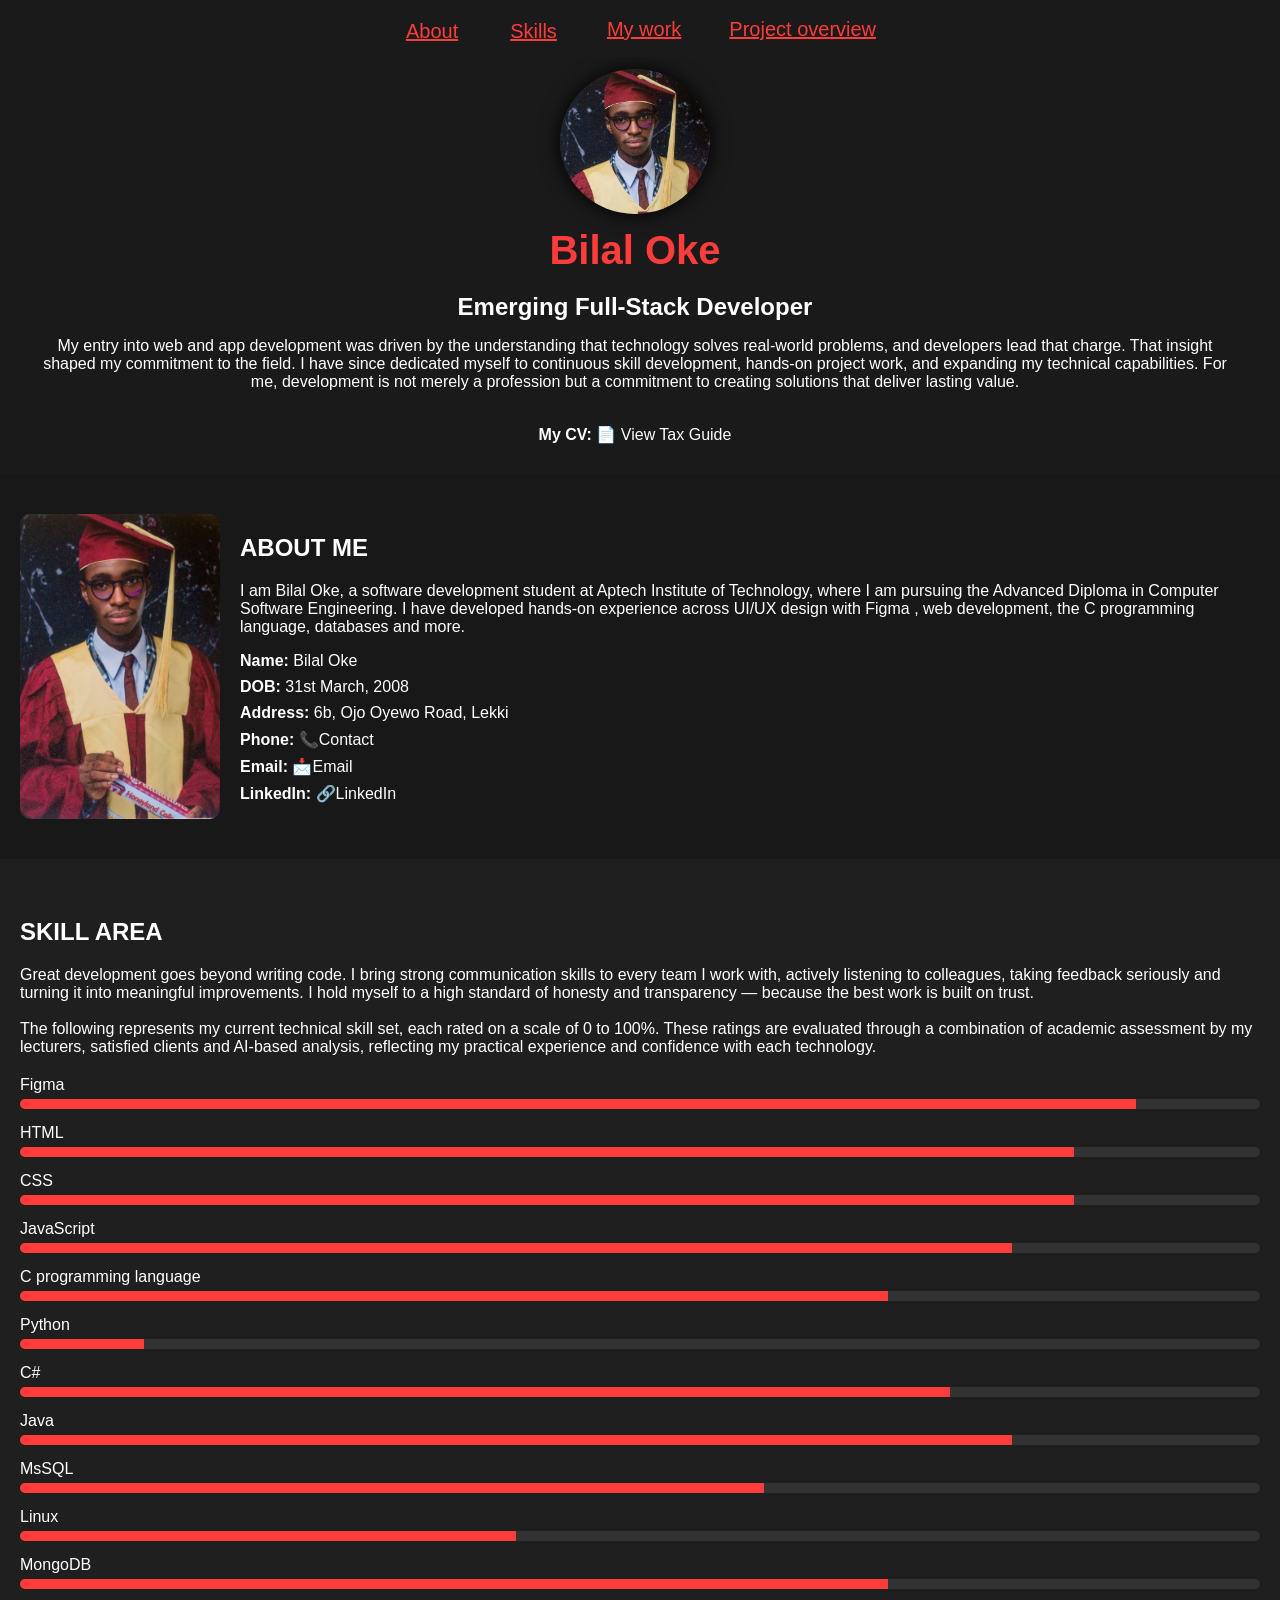
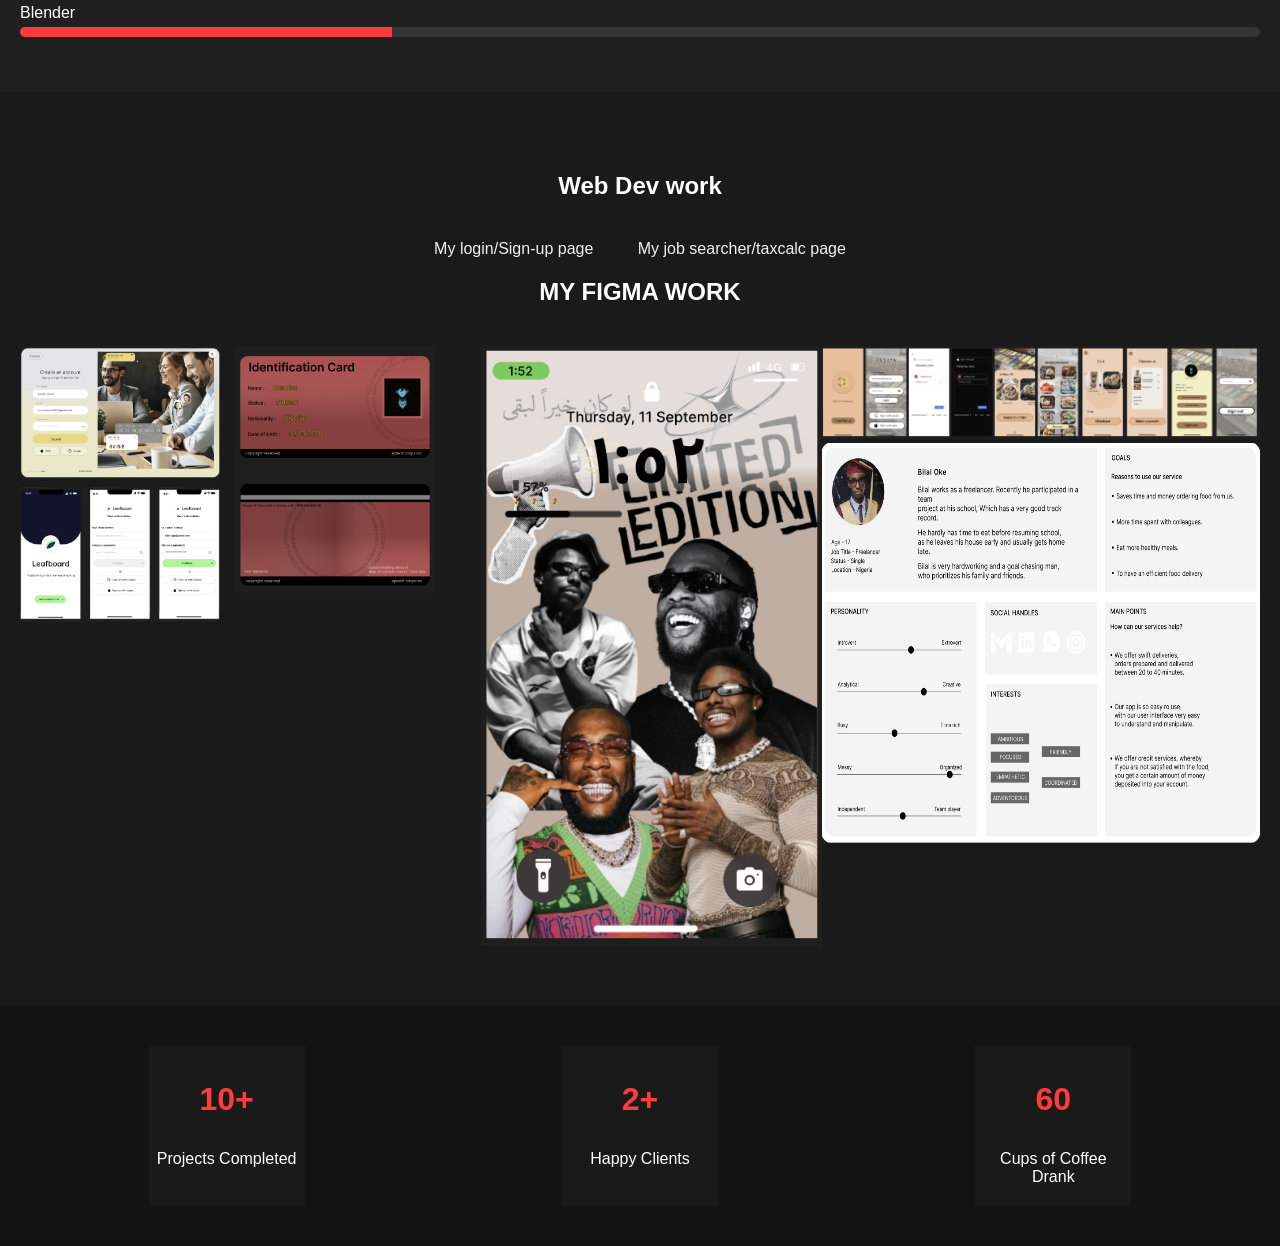
==== index.html @ 8ef48458 "Update index.html" ====
<!DOCTYPE html>
<html>
<head>
  <meta charset="UTF-8" />
  <meta name="viewport" content="width=device-width, initial-scale=1.0" />
  <title>My portfolio</title>
  <link  href="css/portfolio.css" rel="stylesheet" />
</head>
<body>
    <div class="whole">
      <div class="tippytop">
        <div class="aboutbut" onclick= "location.href='#about'">About</div>
        <div class="skillsbut" onclick= "location.href='#skills'">Skills</div>
        <div class="mywork" onclick= "location.href='#mywork'">My work</div>
        <div class="projectover" onclick = "location.href='#proj'">Project overview</div>
      </div>
  <header class="top">
    
    <div class="top-content">
      <img class="top-img" src="image/profile1.jpeg"  />
      <h1 class="name">Bilal Oke</h1>
      <h2>Emerging Full-Stack Developer</h2>
      <p>My entry into web and app development was driven by the understanding that technology solves real-world problems,
        and developers lead that charge. That insight shaped my commitment to the field. I have since dedicated myself to
        continuous skill development, hands-on project work, and expanding my technical capabilities. For me, development
        is not merely a profession but a commitment to creating solutions that deliver lasting value.</p><br>
      <Strong>My CV: </Strong><a href="documents/MyCV.pdf" target="_blank" class="pdf-link">📄 View Tax Guide</a>
    </div>
  </header>

  <section id="about" class="about">
    <img class="about-img" src="image/profile2.jpeg"/>
    <div class="about-body">
      <h2>ABOUT ME</h2>
      <p>I am Bilal Oke, a software development student at Aptech Institute of Technology, where I am pursuing the
        Advanced Diploma in Computer Software Engineering. I have developed hands-on experience across UI/UX design with Figma
        , web development, the C programming language, databases and more.</p>
      <ul>
        <li><strong>Name:</strong> Bilal Oke</li>
        <li><strong>DOB:</strong> 31st March, 2008</li>
        <li><strong>Address:</strong> 6b, Ojo Oyewo Road, Lekki</li>
        <li><strong>Phone:</strong> <a href="tel:+2349073433669">📞Contact</a></li>
        <li><strong>Email:</strong> <a href="mailto:oke.student123@gmail.com">📩Email</a></li>
        <li><strong>LinkedIn:</strong> <a href="https://www.linkedin.com/in/bilal-oke-134a043a0/">🔗LinkedIn</a></li>
      </ul>
    </div>
  </section>

  <section id="skills" class="skills">
    <h2>SKILL AREA</h2>
    <p>Great development goes beyond writing code. I bring strong communication skills to every team I work with,
      actively listening to colleagues, taking feedback seriously and turning it into meaningful improvements.
      I hold myself to a high standard of honesty and transparency — because the best work is built on trust.<br><br>
    The following represents my current technical skill set, each rated on a scale of 0 to 100%. These ratings are
      evaluated through a combination of academic assessment by my lecturers, satisfied clients and AI-based analysis,
      reflecting my practical experience and confidence with each technology.</p>
    <div class="skill-bars">
      <div class="skill"><span>Figma</span><div class="bar"><div style="width: 90%;"></div></div></div>
      <div class="skill"><span>HTML</span><div class="bar"><div style="width: 85%;"></div></div></div>
      <div class="skill"><span>CSS</span><div class="bar"><div style="width: 85%;"></div></div></div>
      <div class="skill"><span>JavaScript</span><div class="bar"><div style="width: 80%;"></div></div></div>
      <div class="skill"><span>C programming language</span><div class="bar"><div style="width: 70%;"></div></div></div>
      <div class="skill"><span>Python</span><div class="bar"><div style="width: 10%;"></div></div></div>
      <div class="skill"><span>C#</span><div class="bar"><div style="width: 75%;"></div></div></div>
      <div class="skill"><span>Java</span><div class="bar"><div style="width: 80%;"></div></div></div>
      <div class="skill"><span>MsSQL</span><div class="bar"><div style="width: 60%;"></div></div></div>
      <div class="skill"><span>Linux</span><div class="bar"><div style="width: 40%;"></div></div></div>
      <div class="skill"><span>MongoDB</span><div class="bar"><div style="width: 70%;"></div></div></div>
      <div class="skill"><span>Blender</span><div class="bar"><div style="width: 30%;"></div></div></div>
    </div>
  </section>


  <section id="mywork" class="myfigma">
    <div class="cont">
      <h2>Web Dev work</h2>
        <a style="margin-right: 20px;" href="login.html">My login/Sign-up page</a>
        <a style="margin-left: 20px;" href="Jobsearch.html">My job searcher/taxcalc page</a>
      </div>
    <h2>MY FIGMA WORK</h2>
    <div class="all">
    <div class="first"> <img src="image/proj1.png">
    <img style="margin-top:5px;" src="image/proj2.png"></div>

    <div class="second"><img src="image/proj3.png"></div>

    <div class="third"></div><img src="image/proj4.png"><div>

    <div class="fourth"><img src="image/proj5.png">
        <img style="height:400px;" src="image/proj6.png"><div>
</div>
      
  </section>

  <section id="proj" class="status">
    <div class="stats"><h3>10+</h3><p>Projects Completed</p></div>
    <div class="stats"><h3>2+</h3><p>Happy Clients</p></div>
    <div class="stats"><h3>60</h3><p>Cups of Coffee Drank</p></div>
  </section>
</div>

</body>
</html>
---- css/portfolio.css ----
body {
  overflow-x: hidden;
  font-family: 'Segoe UI', sans-serif;
  color: #fff;
  background-color: #121212;
  align-items: center;
  justify-content: center;
  margin: 0;
  padding: 0;
}
.whole {
  background-color: #121212;
  margin: 0;
  padding: 0;
  width: 100%;
  box-sizing: border-box;
}

.tippytop{
  padding-top:14px ;
  padding-bottom:8px ;
  display:flex;
  background-color: #1a1a1a;
  margin: auto;
  text-align: center;
  justify-content: center;
  position: sticky;
  top:0;
  z-index: 1000;
}
.aboutbut{
  font-size:20px;
  padding:6px;
  text-decoration: underline;
  color:#ff3c3c;
}
.aboutbut:hover{
  cursor: grab;
  box-shadow: 0 0 20px rgba(0, 0, 0, 0.1);
}
.skillsbut{
  font-size:20px;
  padding:6px;
  text-decoration: underline;
  margin-left:40px;
  color:#ff3c3c;
}
.skillsbut:hover{
  cursor: grab;
  box-shadow: 0 0 20px rgba(0, 0, 0, 0.1);
}
.mywork{
  font-size:20px;
  padding:4px;
  margin-left:40px;
  text-decoration: underline;
  color:#ff3c3c;
}
.mywork:hover{
  cursor: grab;
  box-shadow: 0 0 20px rgba(0, 0, 0, 0.1);
}
.projectover{
  font-size:20px;
  padding:4px;
  text-decoration: underline;
  margin-left:40px;
  color:#ff3c3c;
}
.projectover:hover{
  cursor: grab;
  box-shadow: 0 0 20px rgba(0, 0, 0, 0.1);
}
.cont{
  text-align: center;
  justify-content: center;
}
.cont a {
  text-decoration: none;
  color: #f0f0f0;
  font-weight: 500;
  transition: color 0.3s ease;
}

.cont a:hover {
  color: #ffd700;
}

a {
  text-decoration: none;
  color: inherit;
}

.top {
  background-color: #1a1a1a;
  text-align: center;
  padding: 12px 40px 30px 30px;
}

.top-img {
  width: 150px;
  border-radius: 50%;
  box-shadow: 0 0 20px black ;
}

.name {
  font-size: 40px;
  margin: 10px 0;
  color: #ff3c3c;
}

.top h2 {
  font-size: 24px;
  margin-bottom: 10px;
}

.about {
  display: flex;
  flex-wrap: wrap;
  padding: 40px 20px;
  background-color: #181818;
}

.about-img {
  width: 200px;
  border-radius: 10px;
  margin-right: 20px;
}

.about-body {
  flex: 1;
}

.about-body ul {
  list-style: none;
  padding: 0;
}

.about-body li {
  margin: 8px 0;
}

.skills {
  padding: 40px 20px;
  background-color: #1f1f1f;
}

.skill-bars {
  margin-top: 20px;
}

.skill {
  margin-bottom: 15px;
}

.skill span {
  display: block;
  margin-bottom: 5px;
}

.myfigma{
  background-color: #1a1a1a;
  text-align: center;
  padding: 60px 20px;

}

.myfigma h2{
    margin-bottom:40px;
}

.all{
    display:flex;
    width:100%;
    height:600px;
    margin:auto;
}

.first{
     width:20%;
     margin-right:15px;
}

.first img{
    width:200px;
}

.second {
    width:17%;
    margin-right:0;
}

.second img{
   width:200px;
}

.third {
    width: 20%;
}

.third img{
    width:100px;
}

.fourth{
  width:100%;
}

.fourth img{
    width:100%;
}

.bar {
  background-color: #333;
  height: 10px;
  border-radius: 5px;
  overflow: hidden;
}

.bar div {
  height: 100%;
  background-color: #ff3c3c;
}

.status {
 display: flex;
  justify-content: space-around;
  padding: 40px 20px;
  background-color: #141414;
  text-align: center;
}
.stats{
  background-color:#1a1a1a;
  width:150px;
  height:150px;
  padding: 3px 3px 7px 3px;
}
.stats:hover{
  transform: translateY(-4px);
  box-shadow: 0 2px 4px 2px rgb(170, 167, 167);
}
.stats h3 {
 font-size: 32px;
  color: #ff3c3c;
}

.stats p {
  margin-top: 5px;
}


@media (max-width: 720px){
  body{overflow-x: hidden;}
   .about-img {
  width: 200px;
  border-radius: 10px;
  margin-right: 20px;
  height:300px;
}
  .all {
    flex-direction: column;
    height: auto;
    align-items: center;
  }

  .first,
  .second,
  .third,
  .fourth {
    width: 100%;
    margin-right: 0;
    margin-bottom: 20px;
    text-align: center;
  }

  .first img,
  .second img {
    width: 100%;
    max-width: 300px;
  }

  .third img,
  .fourth img {
    width: 100%;
    max-width: 100%;
  }
  .tippytop {
    position: sticky;
    top: 0;
    z-index: 1000;
  }
  .aboutbut{
  font-size:15px;
  padding:6px;
  text-decoration: underline;
  color:#ff3c3c;
  white-space: nowrap;
}
.skillsbut{
  font-size:15px;
  padding:6px;
  text-decoration: underline;
  color:#ff3c3c;
  white-space: nowrap;
   margin-left:20px;
}
.mywork{
  font-size:15px;
  padding:6px;
  text-decoration: underline;
  color:#ff3c3c;
  white-space: nowrap;
  margin-left:20px;
}
.projectover{
  font-size:15px;
  padding:6px;
  text-decoration: underline;
  color:#ff3c3c;
  white-space: nowrap;
  margin-left:20px;
}

}

  @media (max-width: 480px) {
    body{overflow-x: hidden;}
  .about {
    flex-direction: column;
    align-items: center;
    text-align: center;
  }
    .tippytop {
    position: sticky;
    top: 0;
    z-index: 1000;
  }
 
  .about-img {
    width: 160px;
    height: auto;
  }
 
  .about-body {
    text-align: left;
  }
 
  .all {
    flex-direction: column;
    align-items: center;
  }
 
  .first, .second, .third, .fourth {
    width: 100%;
    max-width: 340px;
  }
 
  .first img, .second img, .third img {
    max-width: 100%;
  }
 
  .cont a {
    display: block;
    margin: 6px 0;
  }
}
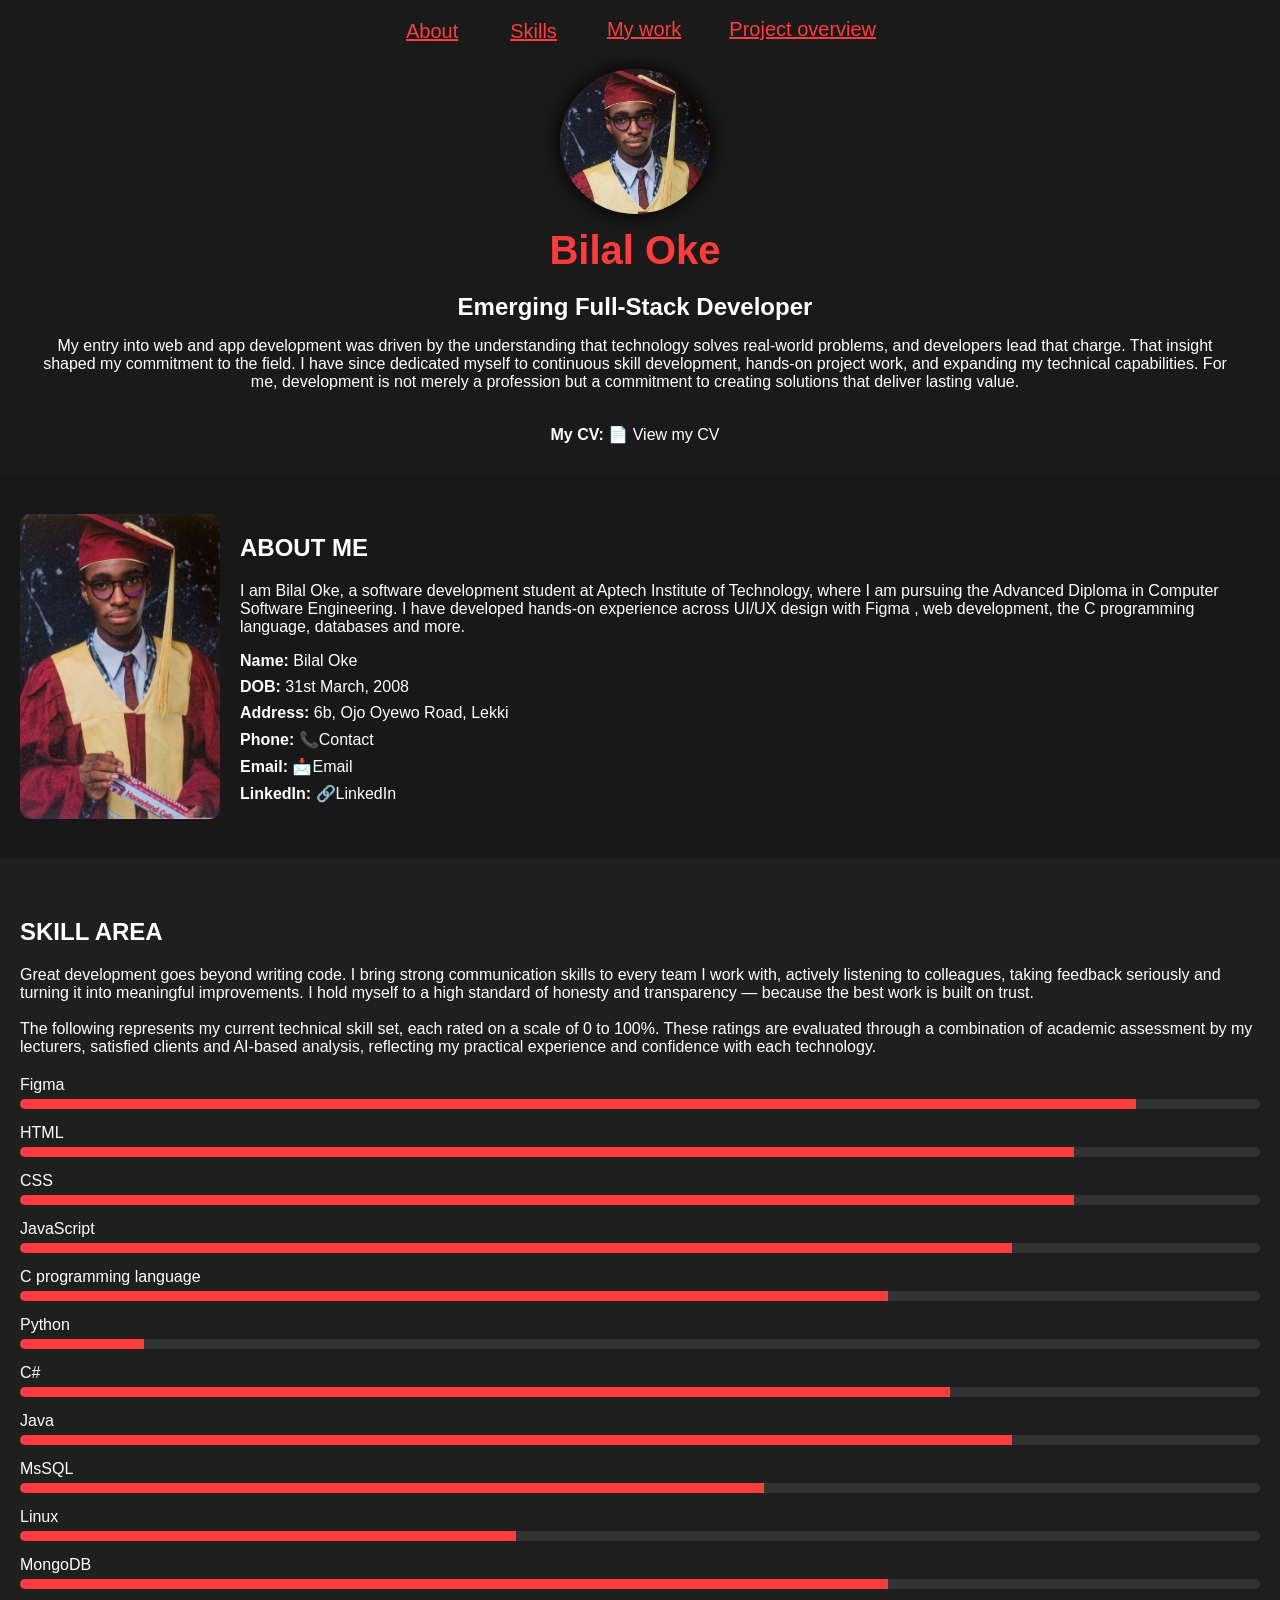
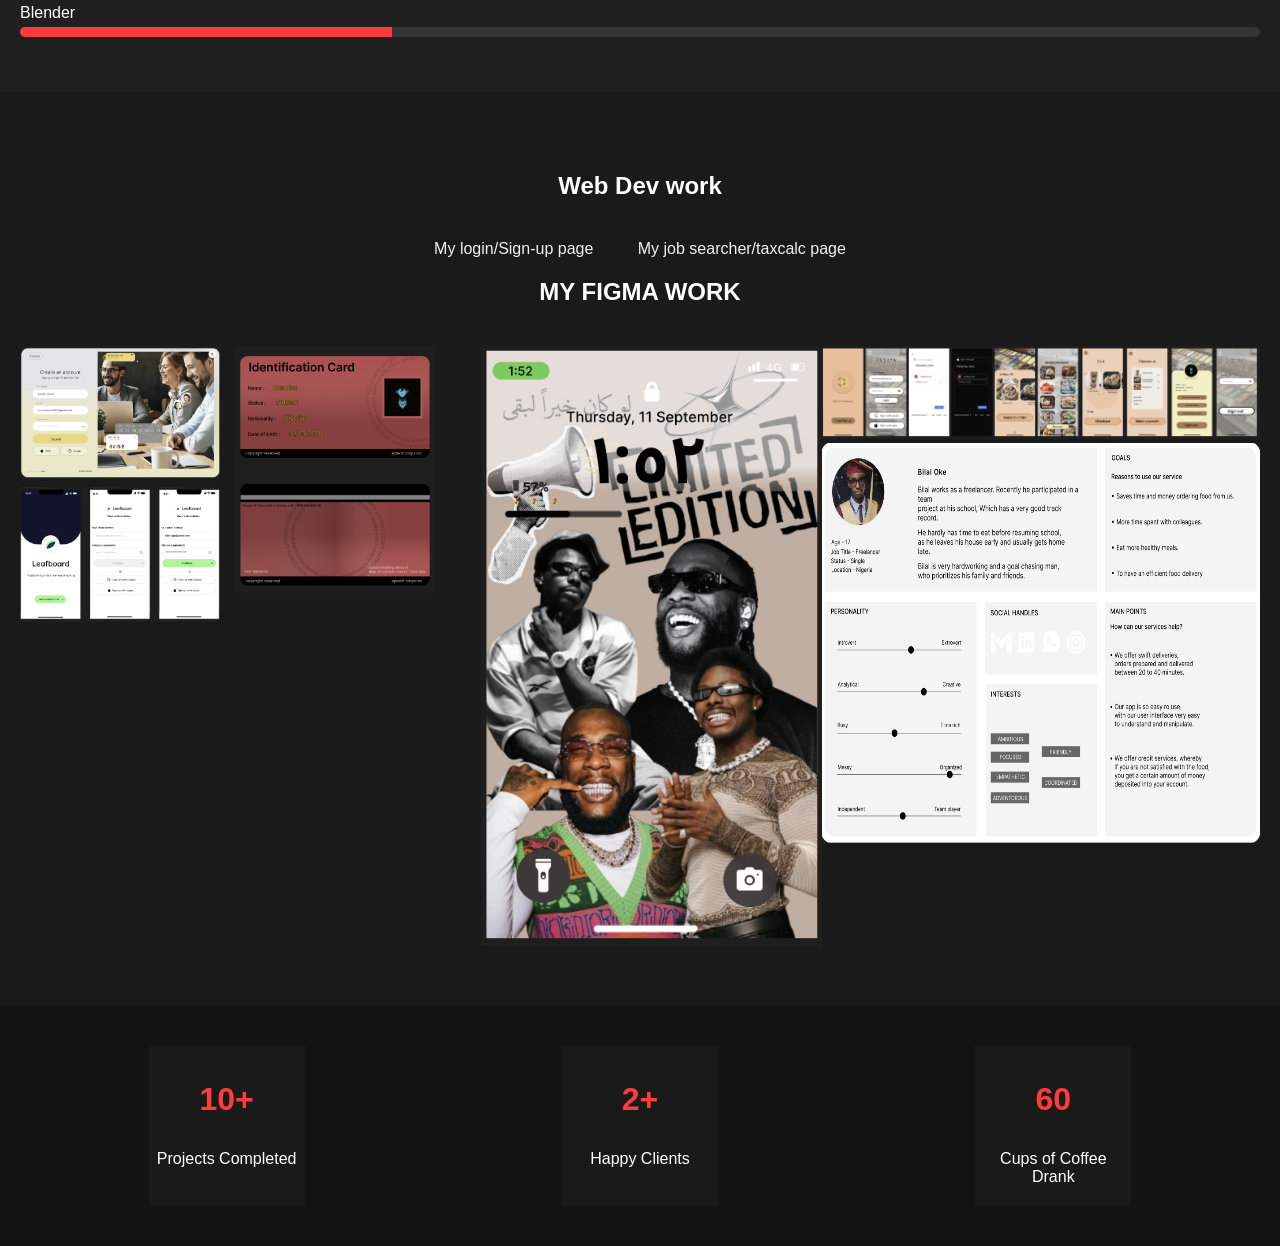
==== commit fef430b7: "Update CV link text in index.html" ====
--- a/index.html
+++ b/index.html
@@ -24,7 +24,7 @@
         and developers lead that charge. That insight shaped my commitment to the field. I have since dedicated myself to
         continuous skill development, hands-on project work, and expanding my technical capabilities. For me, development
         is not merely a profession but a commitment to creating solutions that deliver lasting value.</p><br>
-      <Strong>My CV: </Strong><a href="documents/MyCV.pdf" target="_blank" class="pdf-link">📄 View Tax Guide</a>
+      <Strong>My CV: </Strong><a href="documents/MyCV.pdf" target="_blank">📄 View my CV</a>
     </div>
   </header>
 
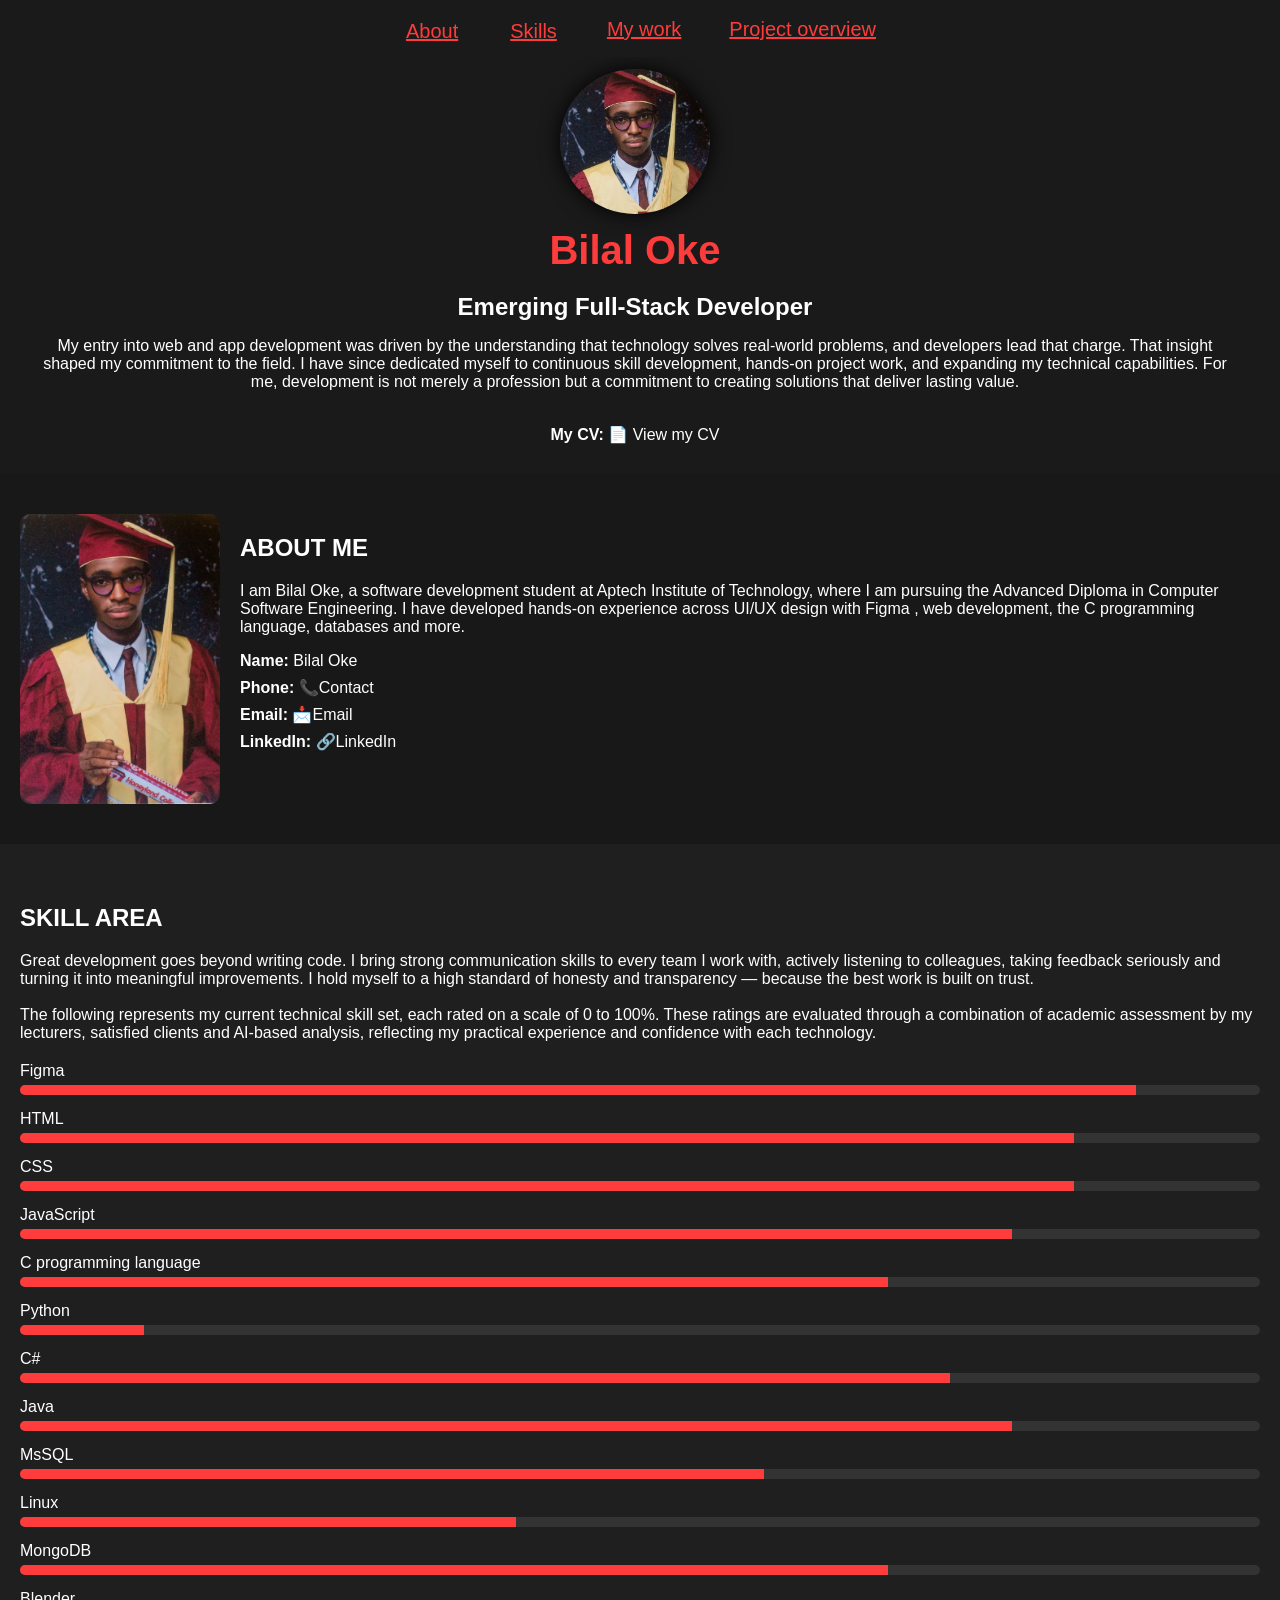
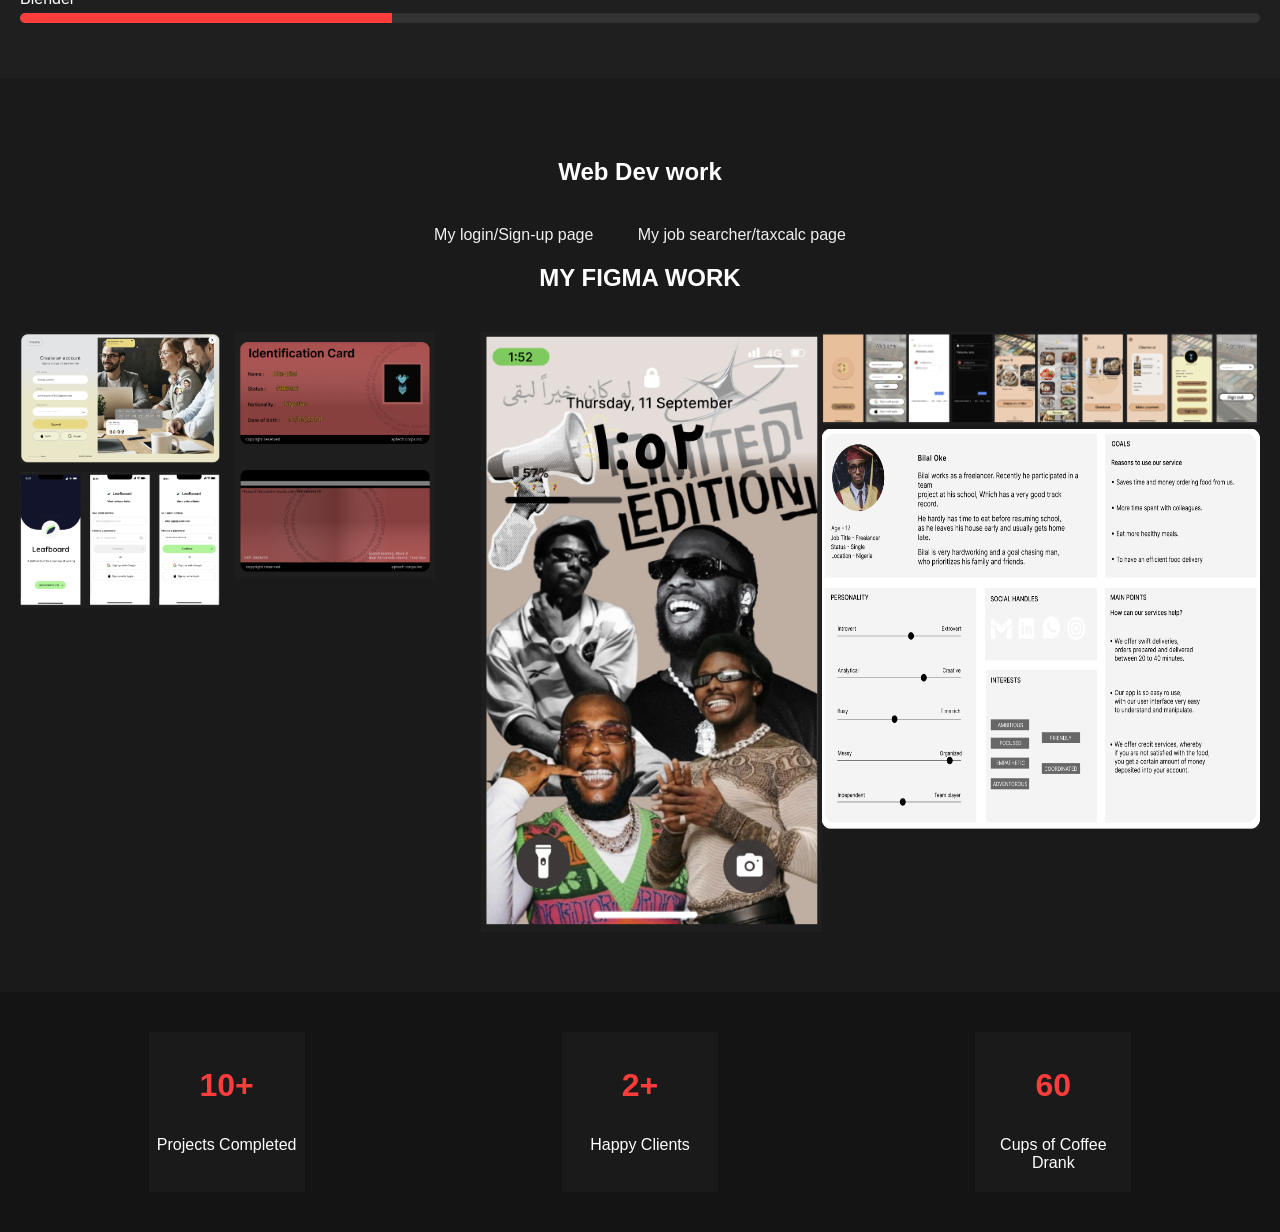
==== commit 2f51d5db: "Update index.html" ====
--- a/index.html
+++ b/index.html
@@ -37,8 +37,6 @@
         , web development, the C programming language, databases and more.</p>
       <ul>
         <li><strong>Name:</strong> Bilal Oke</li>
-        <li><strong>DOB:</strong> 31st March, 2008</li>
-        <li><strong>Address:</strong> 6b, Ojo Oyewo Road, Lekki</li>
         <li><strong>Phone:</strong> <a href="tel:+2349073433669">📞Contact</a></li>
         <li><strong>Email:</strong> <a href="mailto:oke.student123@gmail.com">📩Email</a></li>
         <li><strong>LinkedIn:</strong> <a href="https://www.linkedin.com/in/bilal-oke-134a043a0/">🔗LinkedIn</a></li>
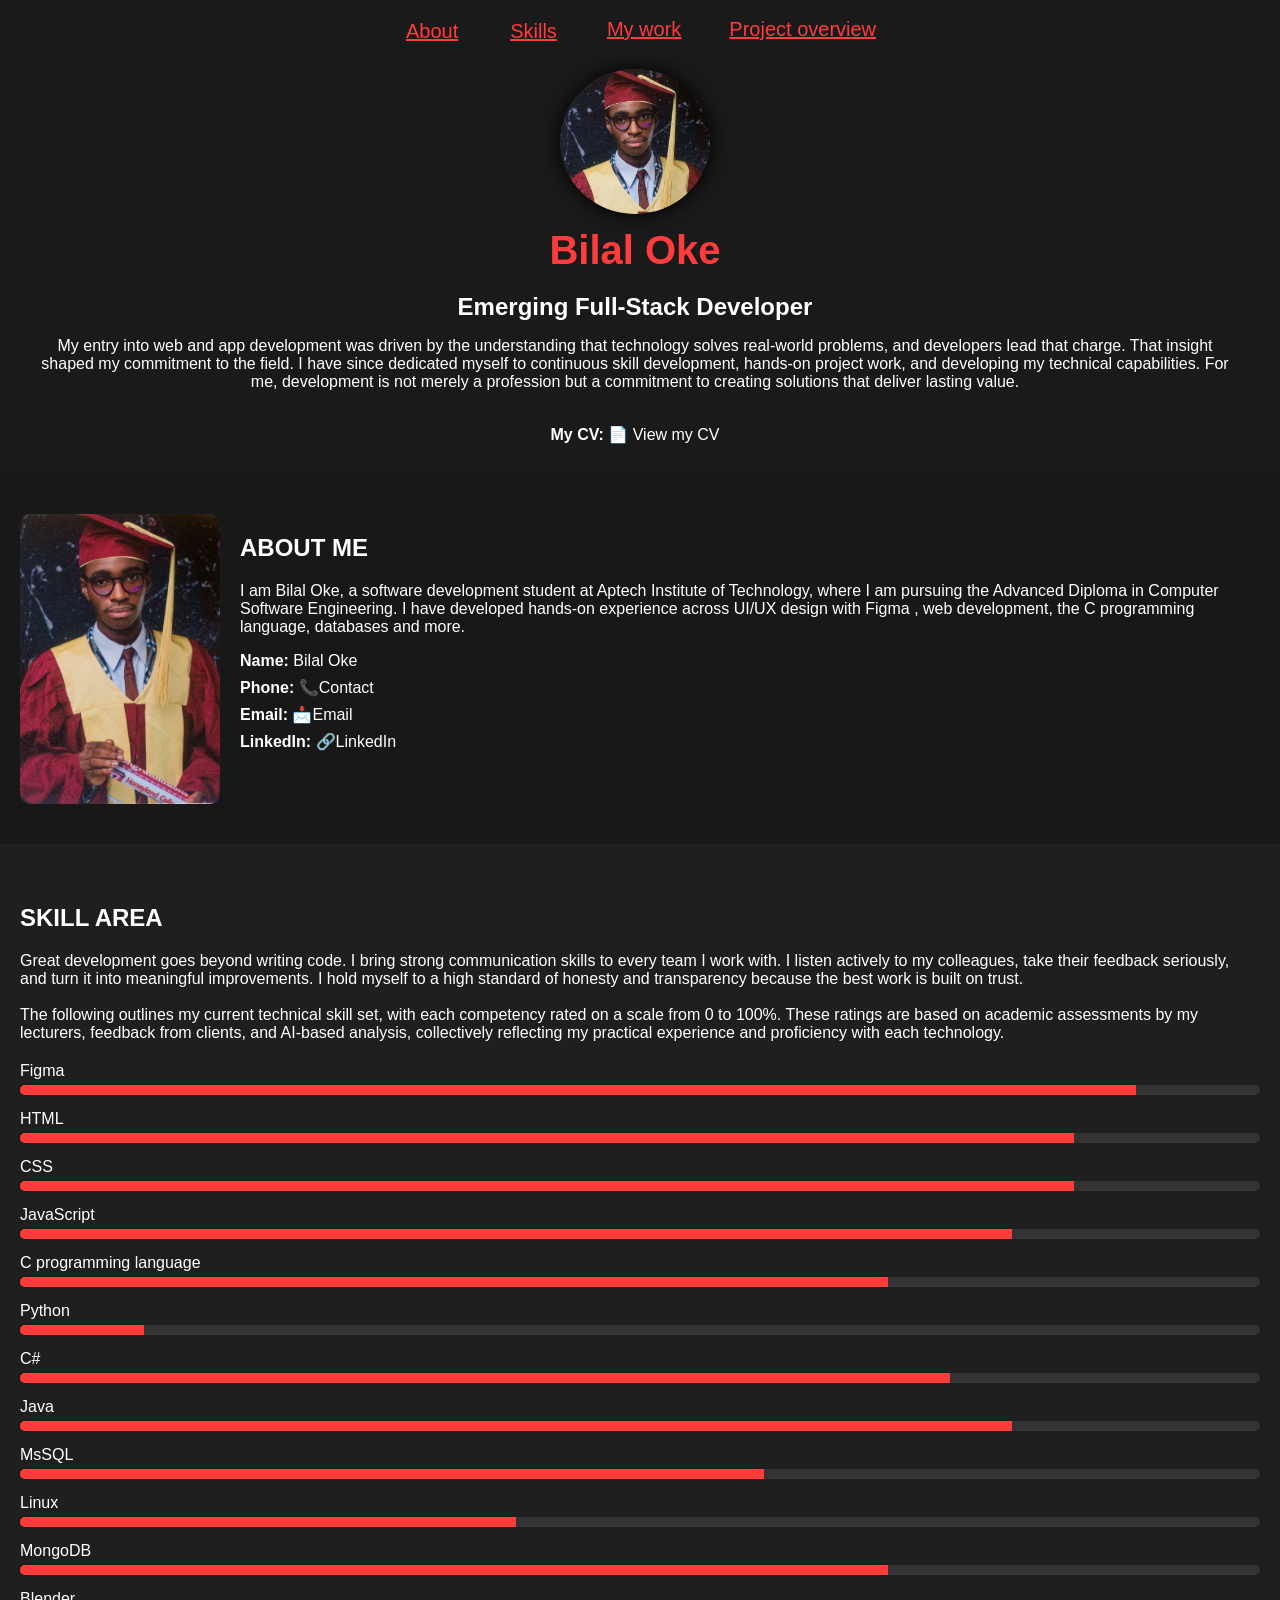
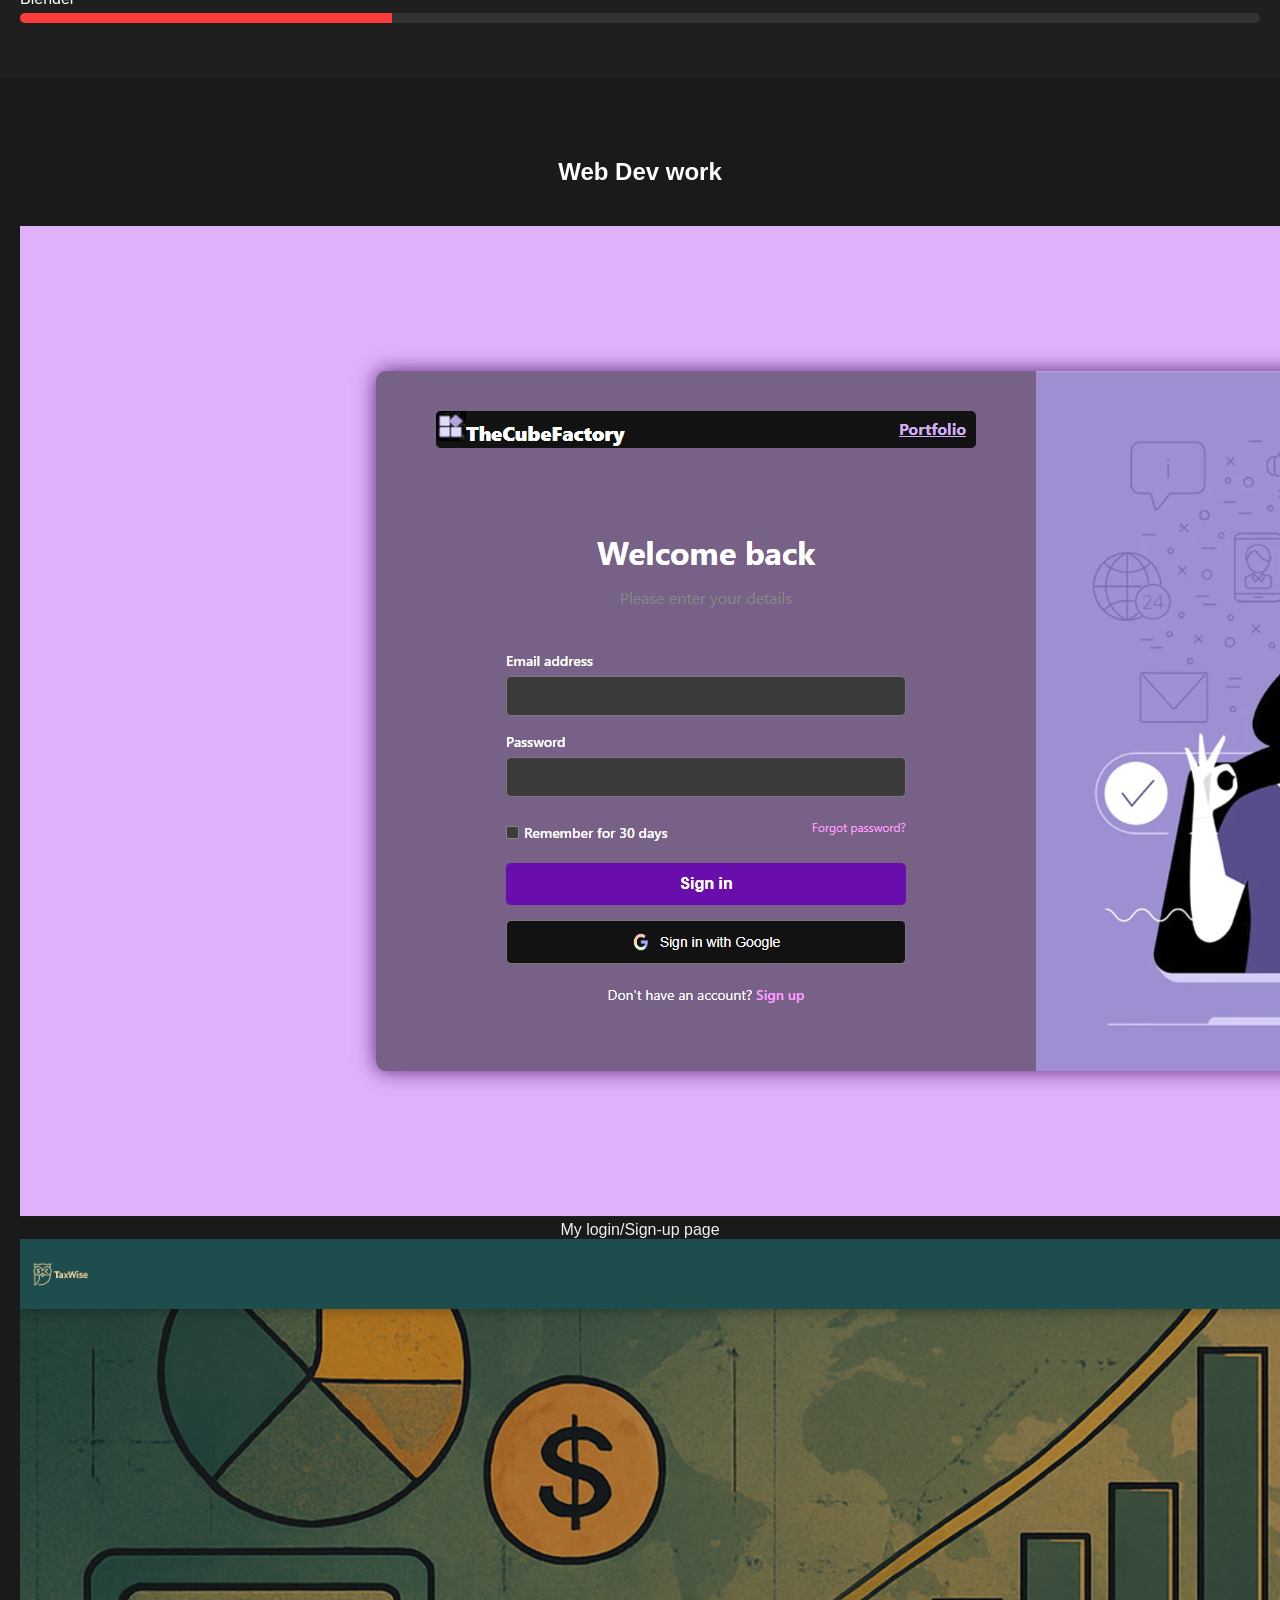
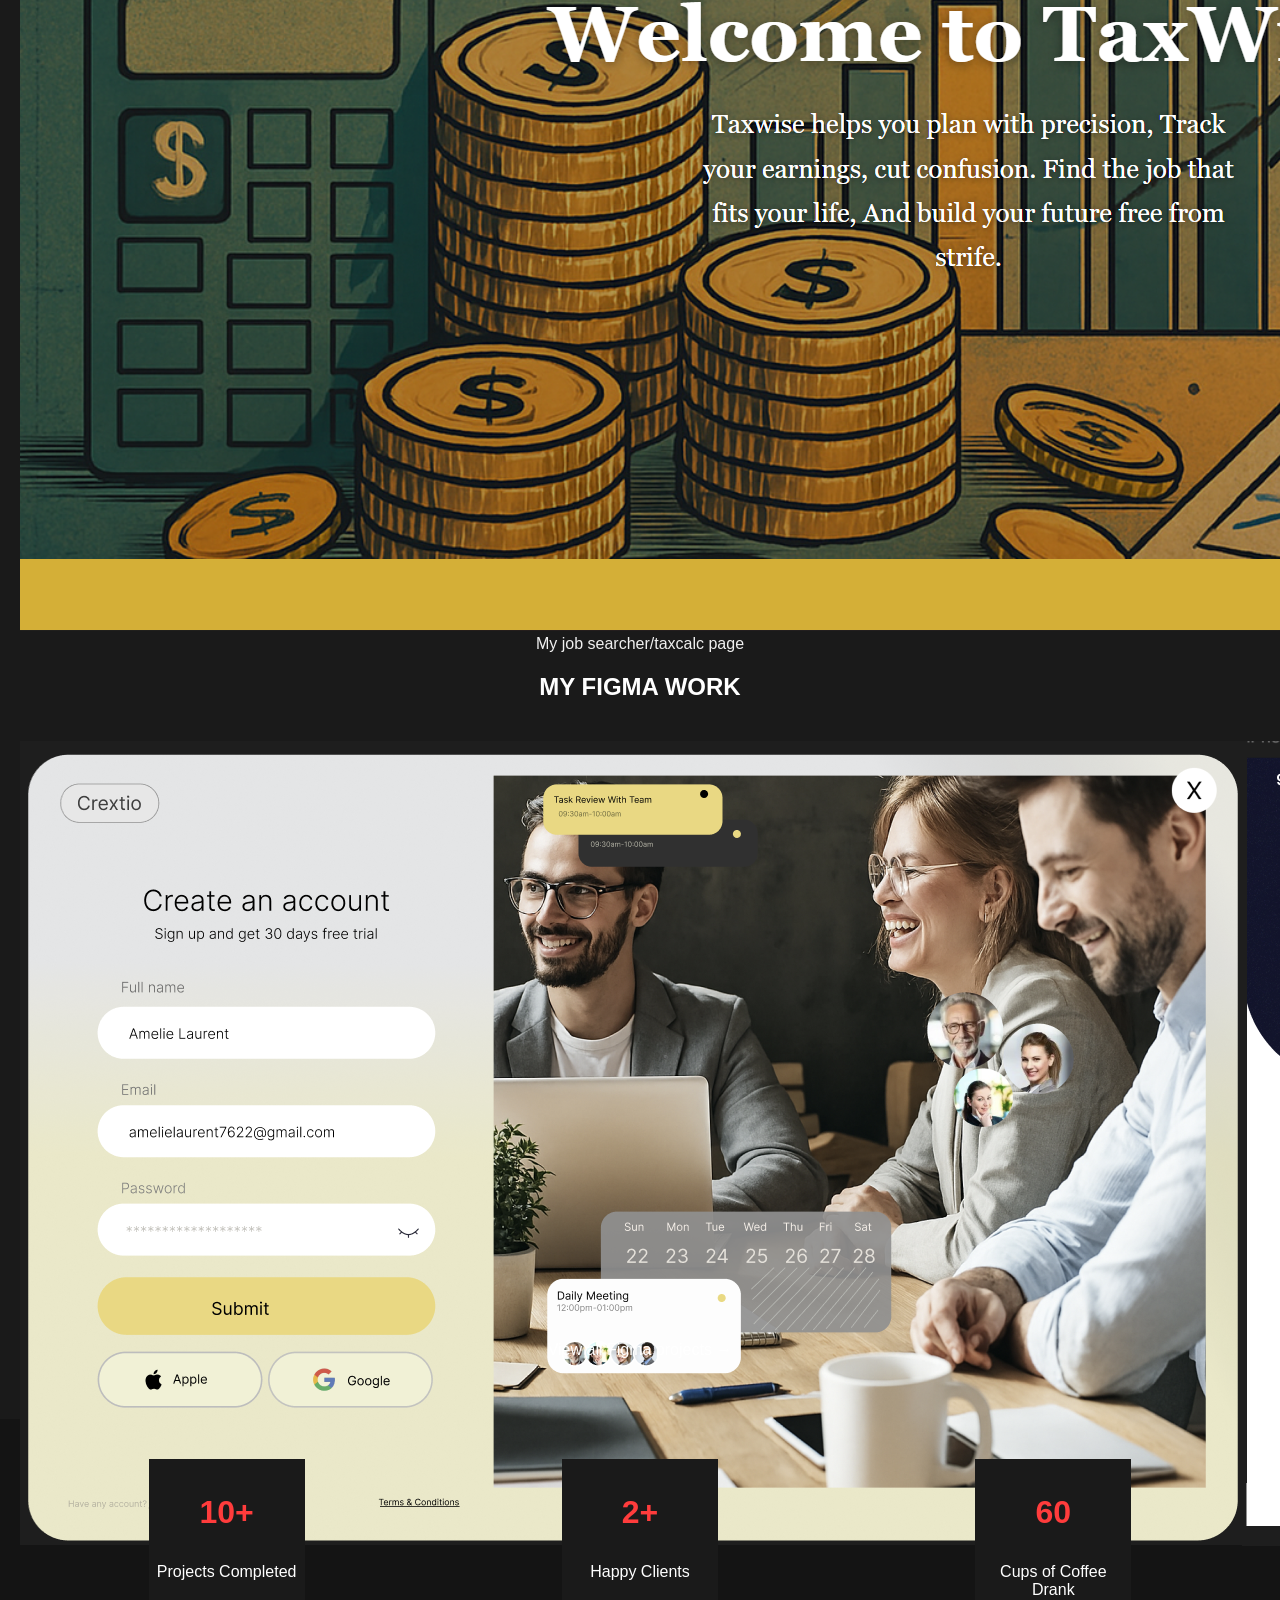
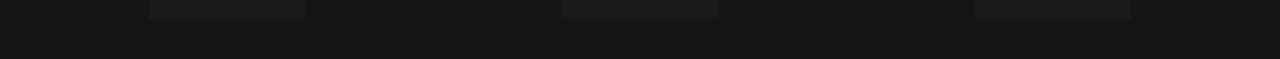
==== commit abe35103: "Enhance content clarity and structure in index.html Refactor text for clarity and improve layout for" ====
--- a/index.html
+++ b/index.html
@@ -22,7 +22,7 @@
       <h2>Emerging Full-Stack Developer</h2>
       <p>My entry into web and app development was driven by the understanding that technology solves real-world problems,
         and developers lead that charge. That insight shaped my commitment to the field. I have since dedicated myself to
-        continuous skill development, hands-on project work, and expanding my technical capabilities. For me, development
+        continuous skill development, hands-on project work, and developing my technical capabilities. For me, development
         is not merely a profession but a commitment to creating solutions that deliver lasting value.</p><br>
       <Strong>My CV: </Strong><a href="documents/MyCV.pdf" target="_blank">📄 View my CV</a>
     </div>
@@ -46,12 +46,12 @@
 
   <section id="skills" class="skills">
     <h2>SKILL AREA</h2>
-    <p>Great development goes beyond writing code. I bring strong communication skills to every team I work with,
-      actively listening to colleagues, taking feedback seriously and turning it into meaningful improvements.
-      I hold myself to a high standard of honesty and transparency — because the best work is built on trust.<br><br>
-    The following represents my current technical skill set, each rated on a scale of 0 to 100%. These ratings are
-      evaluated through a combination of academic assessment by my lecturers, satisfied clients and AI-based analysis,
-      reflecting my practical experience and confidence with each technology.</p>
+    <p>Great development goes beyond writing code. I bring strong communication skills to every team I work with.
+      I listen actively to my colleagues, take their feedback seriously, and turn it into meaningful improvements.
+      I hold myself to a high standard of honesty and transparency because the best work is built on trust.<br><br>
+    The following outlines my current technical skill set, with each competency rated on a scale from 0 to 100%.
+      These ratings are based on academic assessments by my lecturers, feedback from clients, and AI-based analysis,
+      collectively reflecting my practical experience and proficiency with each technology.</p>
     <div class="skill-bars">
       <div class="skill"><span>Figma</span><div class="bar"><div style="width: 90%;"></div></div></div>
       <div class="skill"><span>HTML</span><div class="bar"><div style="width: 85%;"></div></div></div>
@@ -71,22 +71,31 @@
 
   <section id="mywork" class="myfigma">
     <div class="cont">
-      <h2>Web Dev work</h2>
-        <a style="margin-right: 20px;" href="login.html">My login/Sign-up page</a>
-        <a style="margin-left: 20px;" href="Jobsearch.html">My job searcher/taxcalc page</a>
-      </div>
+  <h2>Web Dev work</h2>
+  <div class="webdev-grid">
+    <div class="webdev-card">
+      <img src="image/login-preview.png" alt="Login/Sign-up page preview"/>
+      <a href="login.html">My login/Sign-up page</a>
+    </div>
+    <div class="webdev-card">
+      <img src="image/taxwise-preview.png" alt="TaxWise page preview"/>
+      <a href="Jobsearch.html">My job searcher/taxcalc page</a>
+    </div>
+  </div>
+</div>
     <h2>MY FIGMA WORK</h2>
     <div class="all">
-    <div class="first"> <img src="image/proj1.png">
-    <img style="margin-top:5px;" src="image/proj2.png"></div>
-
-    <div class="second"><img src="image/proj3.png"></div>
-
-    <div class="third"></div><img src="image/proj4.png"><div>
-
-    <div class="fourth"><img src="image/proj5.png">
-        <img style="height:400px;" src="image/proj6.png"><div>
+  <div class="figma-card">
+    <img src="image/proj1.png" alt="Figma project 1"/>
+  </div>
+  <div class="figma-card">
+    <img src="image/proj2.png" alt="Figma project 2"/>
+  </div>
+  <div class="figma-card">
+    <img src="image/proj5.png" alt="Figma project 3"/>
+  </div>
 </div>
+      <a class="figma-link" href="figmawork.html" target="_blank">View all Figma projects →</a>
       
   </section>
 
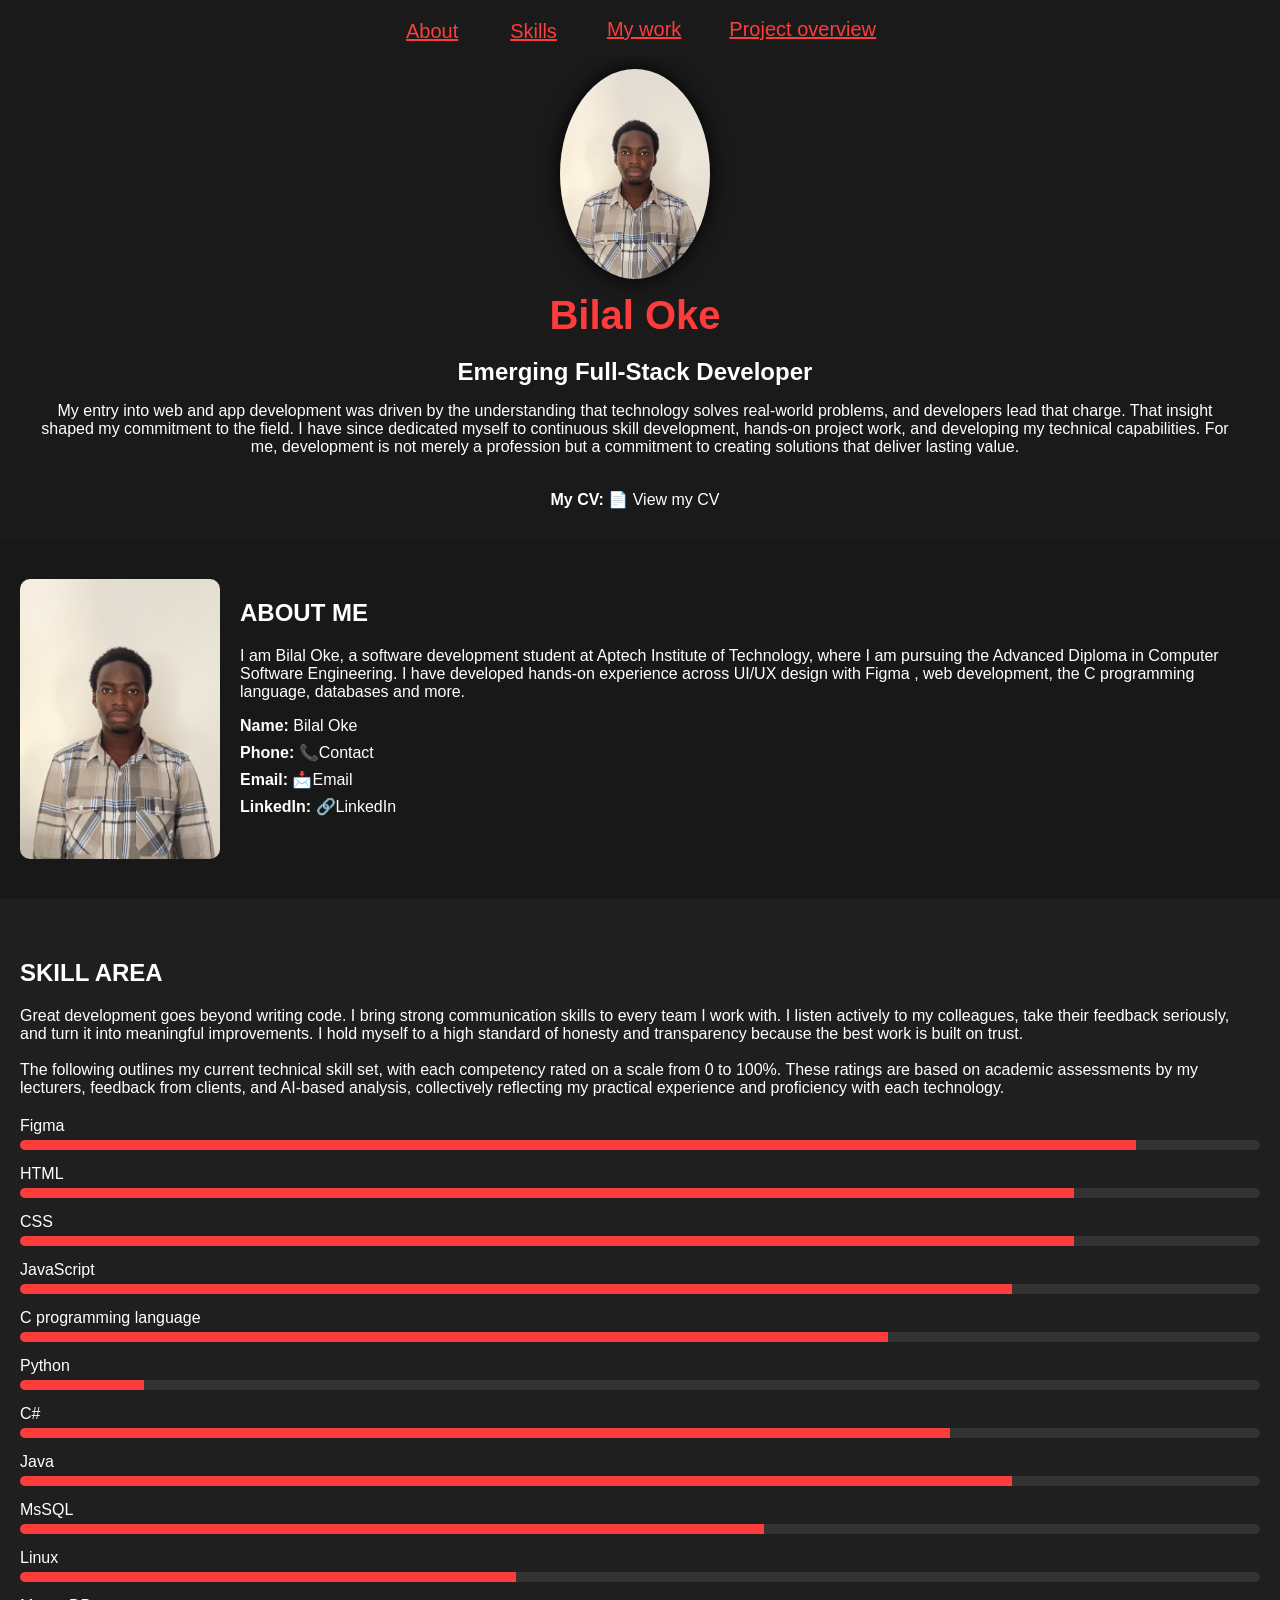
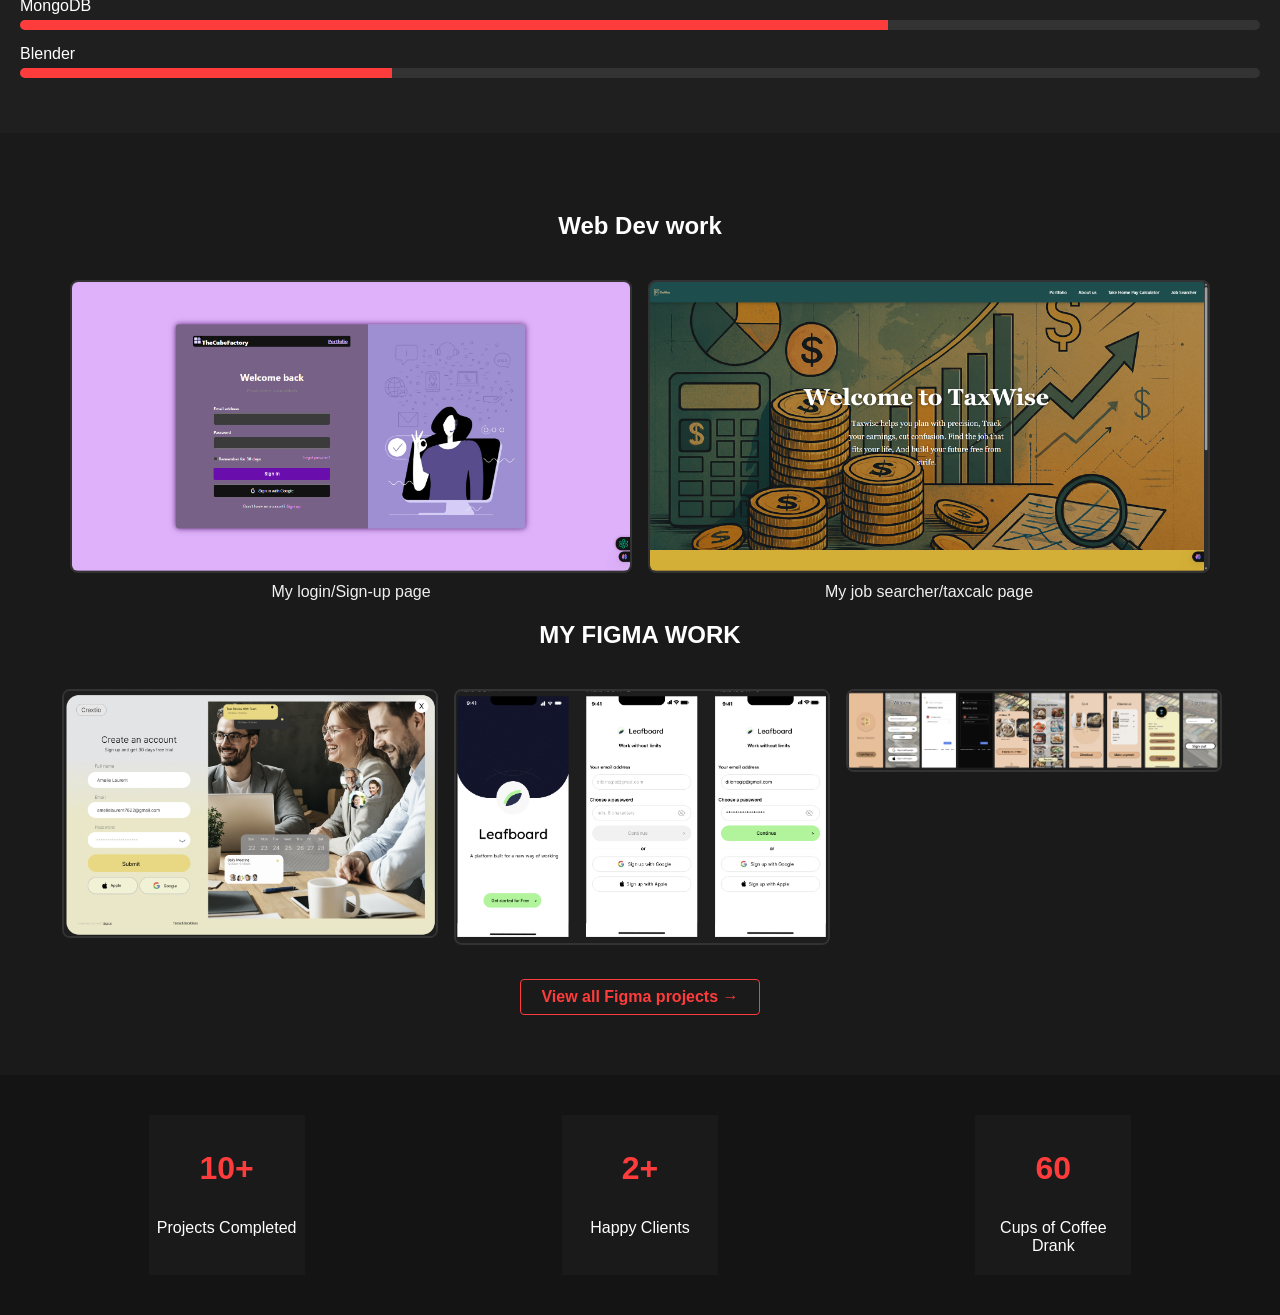
==== commit 475098e6: "Change profile image to 'profile.jpeg' Updated profile image references in header and about section." ====
--- a/index.html
+++ b/index.html
@@ -17,7 +17,7 @@
   <header class="top">
     
     <div class="top-content">
-      <img class="top-img" src="image/profile1.jpeg"  />
+      <img class="top-img" src="image/profile.jpeg"  />
       <h1 class="name">Bilal Oke</h1>
       <h2>Emerging Full-Stack Developer</h2>
       <p>My entry into web and app development was driven by the understanding that technology solves real-world problems,
@@ -29,7 +29,7 @@
   </header>
 
   <section id="about" class="about">
-    <img class="about-img" src="image/profile2.jpeg"/>
+    <img class="about-img" src="image/profile.jpeg"/>
     <div class="about-body">
       <h2>ABOUT ME</h2>
       <p>I am Bilal Oke, a software development student at Aptech Institute of Technology, where I am pursuing the
--- a/css/portfolio.css
+++ b/css/portfolio.css
@@ -86,6 +86,43 @@
   color: #ffd700;
 }
 
+.webdev-grid {
+  display: flex;
+  gap: 20px;
+  justify-content: center;
+  margin-top: 20px;
+}
+
+.webdev-card {
+  display: flex;
+  flex-direction: column;
+  align-items: center;
+  gap: 10px;
+  width: 45%;
+}
+
+.webdev-card img {
+  width: 100%;
+  border-radius: 8px;
+  border: 2px solid #333;
+  transition: border-color 0.3s ease;
+}
+
+.webdev-card img:hover {
+  border-color: #ff3c3c;
+}
+
+.webdev-card a {
+  color: #f0f0f0;
+  font-weight: 500;
+  text-decoration: none;
+  transition: color 0.3s ease;
+}
+
+.webdev-card a:hover {
+  color: #ffd700;
+}
+
 a {
   text-decoration: none;
   color: inherit;
@@ -169,45 +206,27 @@
     margin-bottom:40px;
 }
 
-.all{
-    display:flex;
-    width:100%;
-    height:600px;
-    margin:auto;
-}
-
-.first{
-     width:20%;
-     margin-right:15px;
-}
-
-.first img{
-    width:200px;
-}
-
-.second {
-    width:17%;
-    margin-right:0;
-}
-
-.second img{
-   width:200px;
-}
-
-.third {
-    width: 20%;
-}
-
-.third img{
-    width:100px;
-}
-
-.fourth{
-  width:100%;
-}
-
-.fourth img{
-    width:100%;
+.all {
+  display: flex;
+  gap: 20px;
+  justify-content: center;
+  width: 100%;
+  margin: auto;
+}
+
+.figma-card {
+  width: 30%;
+}
+
+.figma-card img {
+  width: 100%;
+  border-radius: 8px;
+  border: 2px solid #333;
+  transition: border-color 0.3s ease;
+}
+
+.figma-card img:hover {
+  border-color: #ff3c3c;
 }
 
 .bar {
@@ -246,6 +265,59 @@
 
 .stats p {
   margin-top: 5px;
+}
+
+.figma-links-page {
+  max-width: 700px;
+  margin: 0 auto;
+  padding: 20px;
+}
+
+.figma-item {
+  background-color: #1a1a1a;
+  border-radius: 8px;
+  padding: 20px;
+  margin-bottom: 20px;
+  border-left: 4px solid #ff3c3c;
+}
+
+.figma-item h3 {
+  color: #ff3c3c;
+  margin-bottom: 8px;
+}
+
+.figma-item p {
+  color: #aaa;
+  margin-bottom: 12px;
+}
+
+.figma-item a {
+  color: #fff;
+  font-weight: 600;
+  text-decoration: none;
+  border-bottom: 1px solid #ff3c3c;
+  transition: color 0.3s ease;
+}
+
+.figma-item a:hover {
+  color: #ff3c3c;
+}
+.figma-link {
+  display: inline-block;
+  margin-top: 30px;
+  color: #ff3c3c;
+  font-size: 16px;
+  font-weight: 600;
+  text-decoration: none;
+  border: 1px solid #ff3c3c;
+  padding: 8px 20px;
+  border-radius: 4px;
+  transition: background-color 0.3s ease, color 0.3s ease;
+}
+
+.figma-link:hover {
+  background-color: #ff3c3c;
+  color: #fff;
 }
 
 
@@ -259,31 +331,21 @@
 }
   .all {
     flex-direction: column;
-    height: auto;
     align-items: center;
   }
 
-  .first,
-  .second,
-  .third,
-  .fourth {
-    width: 100%;
-    margin-right: 0;
-    margin-bottom: 20px;
-    text-align: center;
-  }
-
-  .first img,
-  .second img {
-    width: 100%;
-    max-width: 300px;
-  }
-
-  .third img,
-  .fourth img {
-    width: 100%;
-    max-width: 100%;
-  }
+  .figma-card {
+    width: 90%;
+  }
+  .webdev-grid {
+    flex-direction: column;
+    align-items: center;
+  }
+
+  .webdev-card {
+    width: 90%;
+  }
+
   .tippytop {
     position: sticky;
     top: 0;
@@ -345,19 +407,7 @@
     text-align: left;
   }
  
-  .all {
-    flex-direction: column;
-    align-items: center;
-  }
- 
-  .first, .second, .third, .fourth {
-    width: 100%;
-    max-width: 340px;
-  }
- 
-  .first img, .second img, .third img {
-    max-width: 100%;
-  }
+
  
   .cont a {
     display: block;
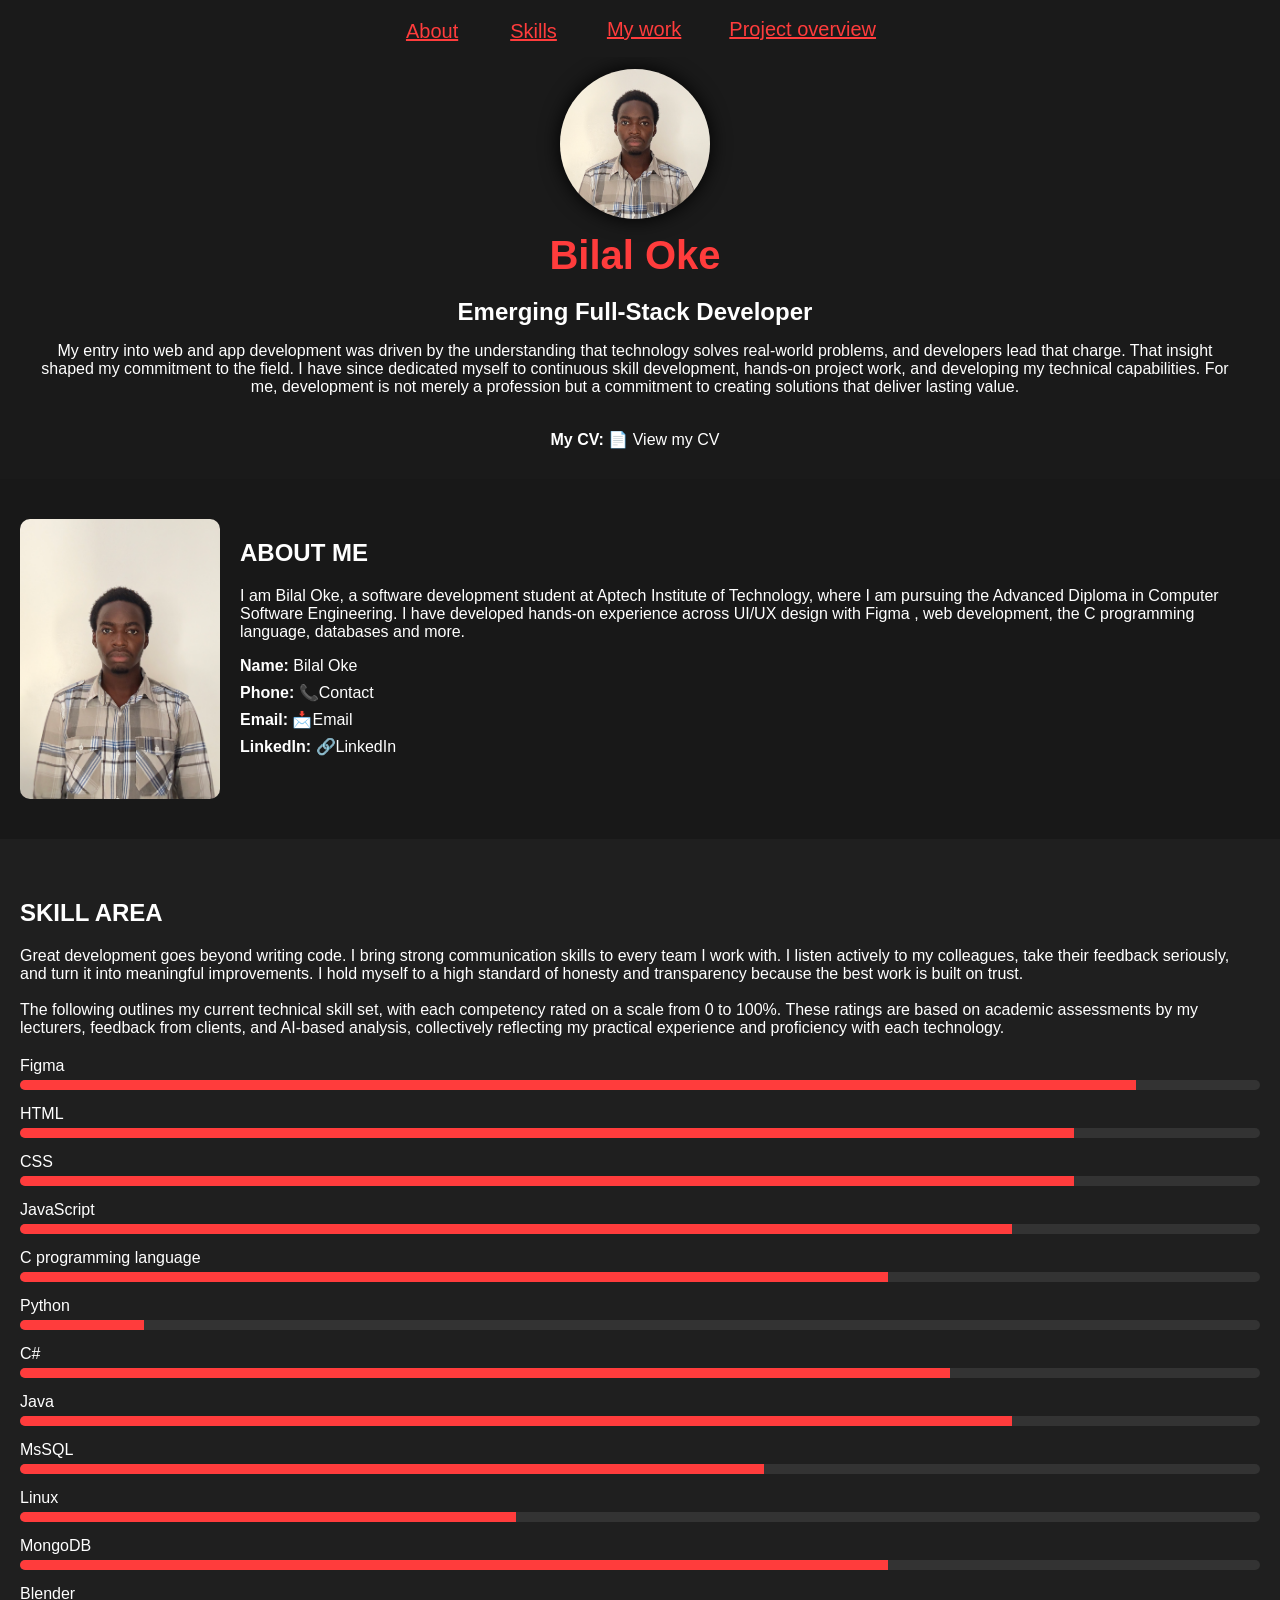
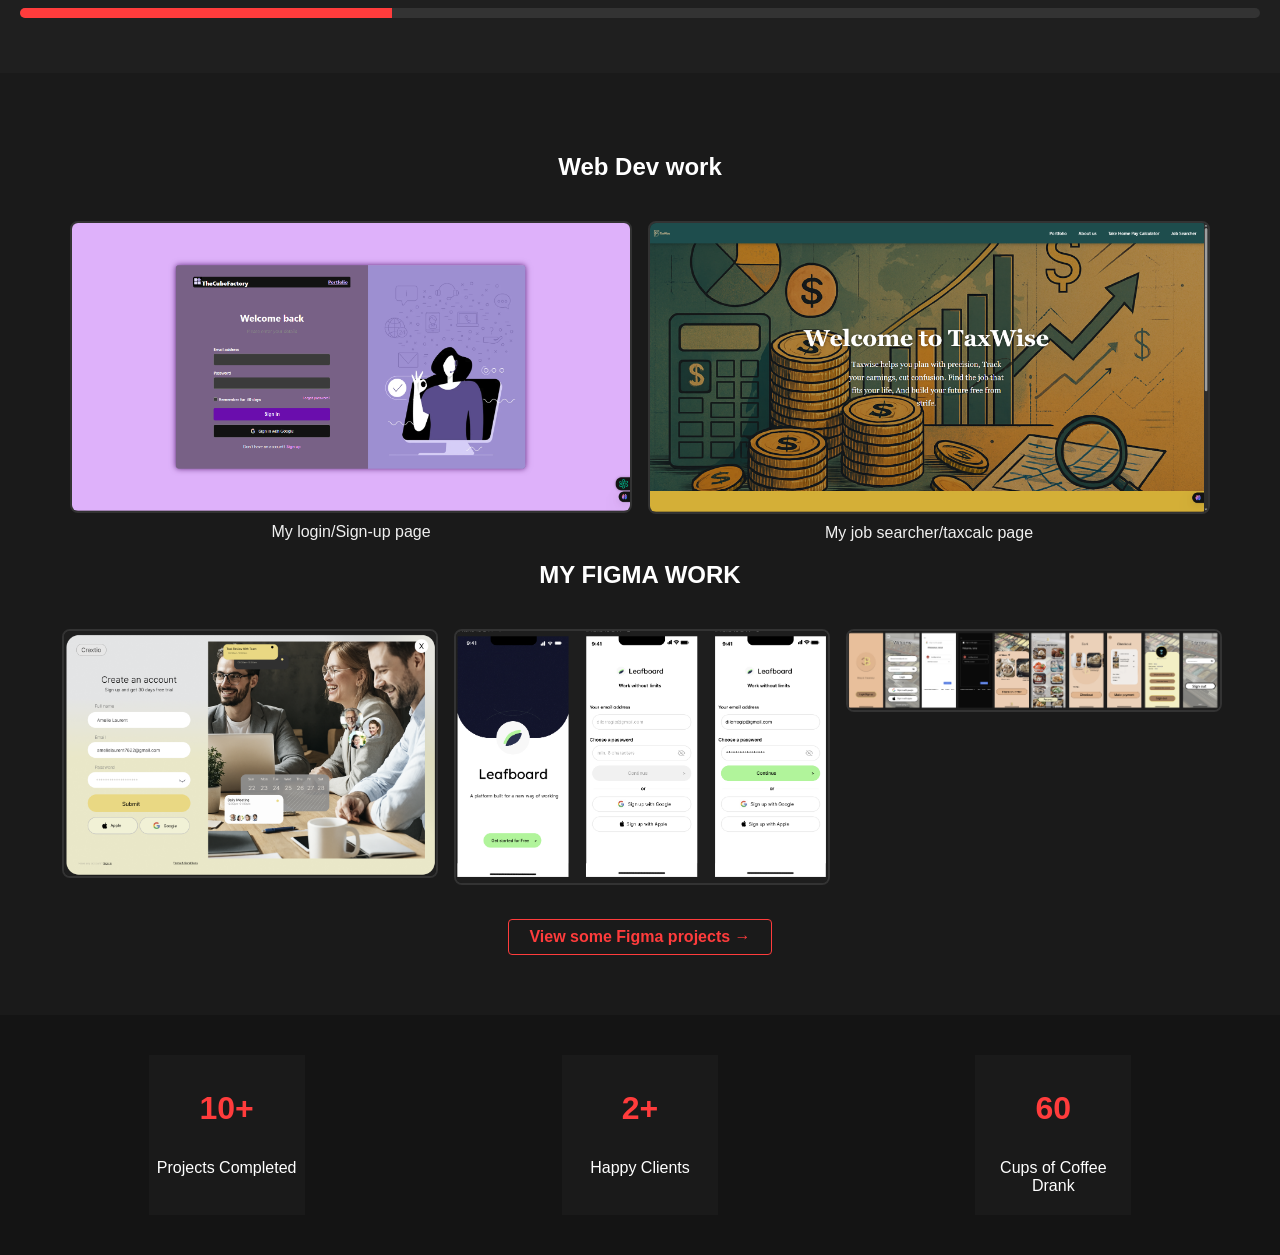
==== commit 77dead47: "Change link text for Figma projects" ====
--- a/index.html
+++ b/index.html
@@ -95,7 +95,7 @@
     <img src="image/proj5.png" alt="Figma project 3"/>
   </div>
 </div>
-      <a class="figma-link" href="figmawork.html" target="_blank">View all Figma projects →</a>
+      <a class="figma-link" href="figmawork.html" target="_blank">View some Figma projects →</a>
       
   </section>
 
--- a/css/portfolio.css
+++ b/css/portfolio.css
@@ -136,8 +136,11 @@
 
 .top-img {
   width: 150px;
+  height: 150px;     
   border-radius: 50%;
-  box-shadow: 0 0 20px black ;
+  box-shadow: 0 0 20px black;
+  object-fit: cover;    
+  object-position: center; 
 }
 
 .name {
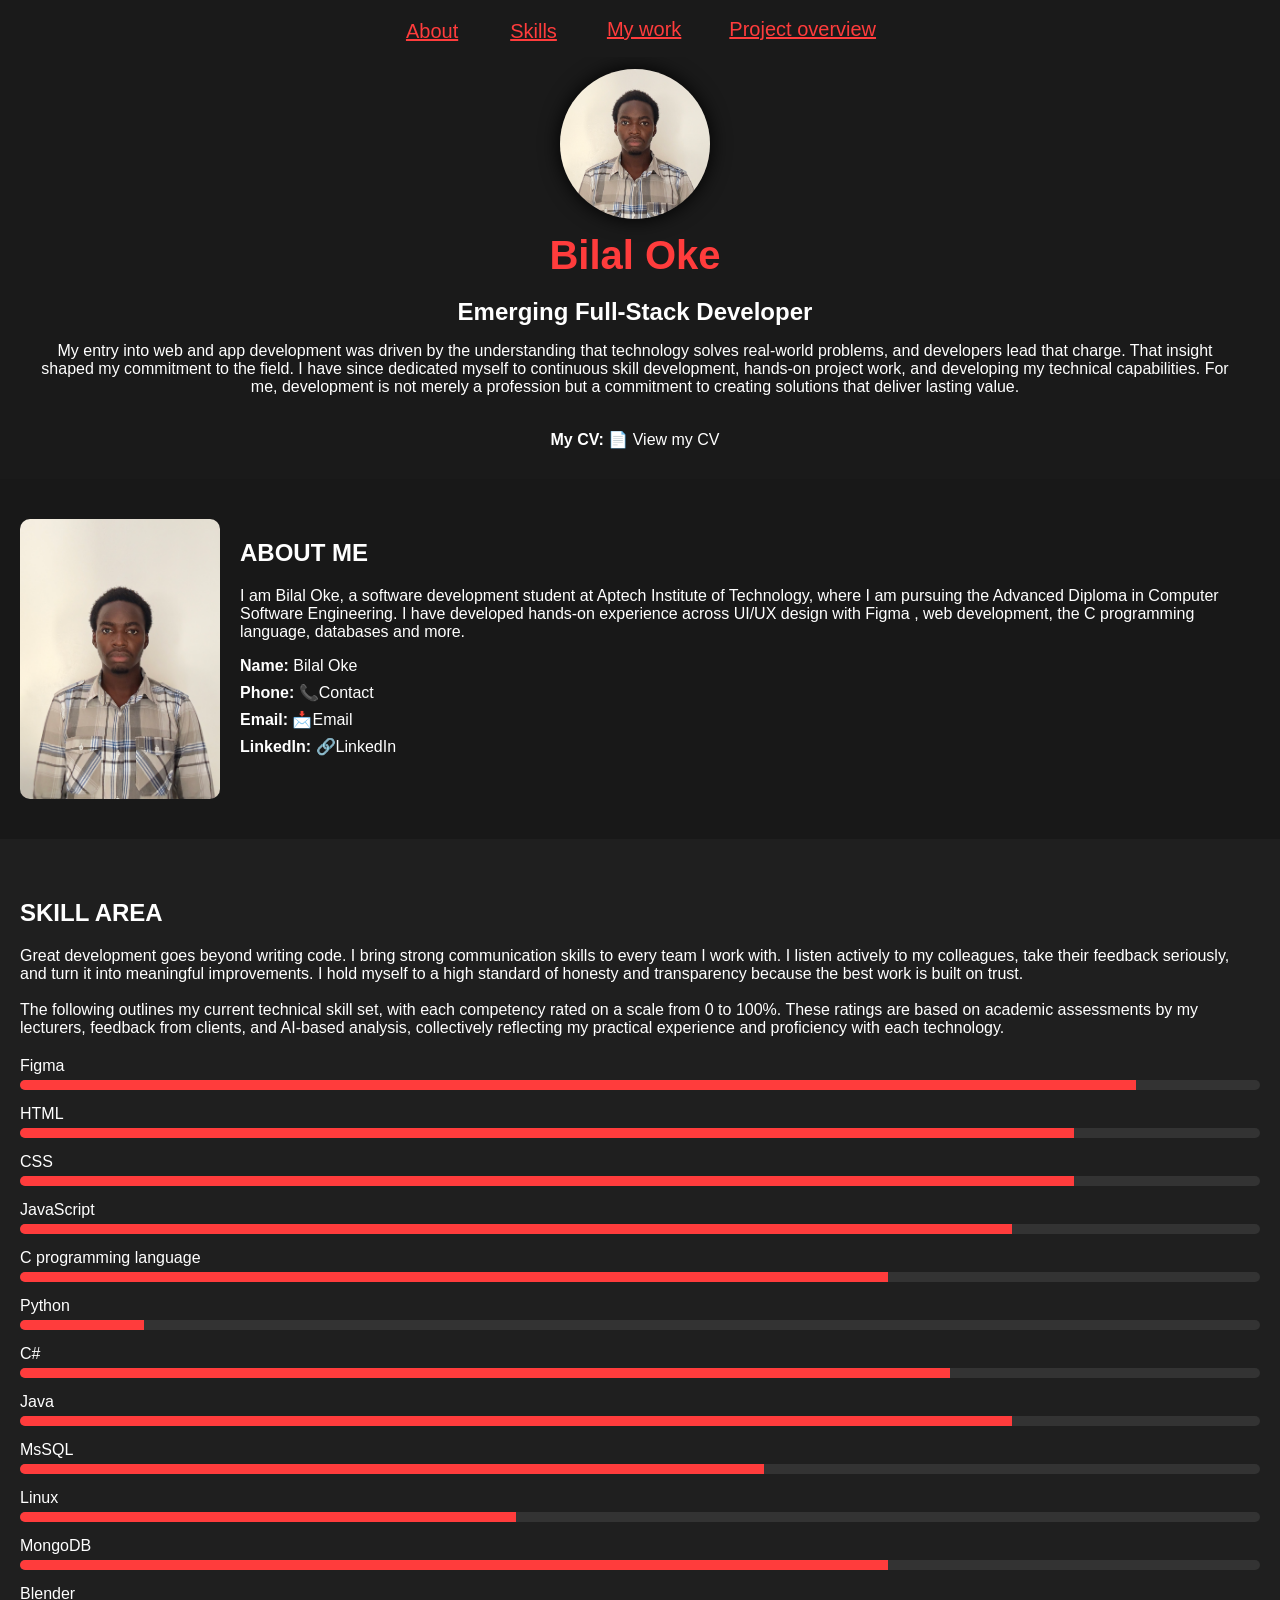
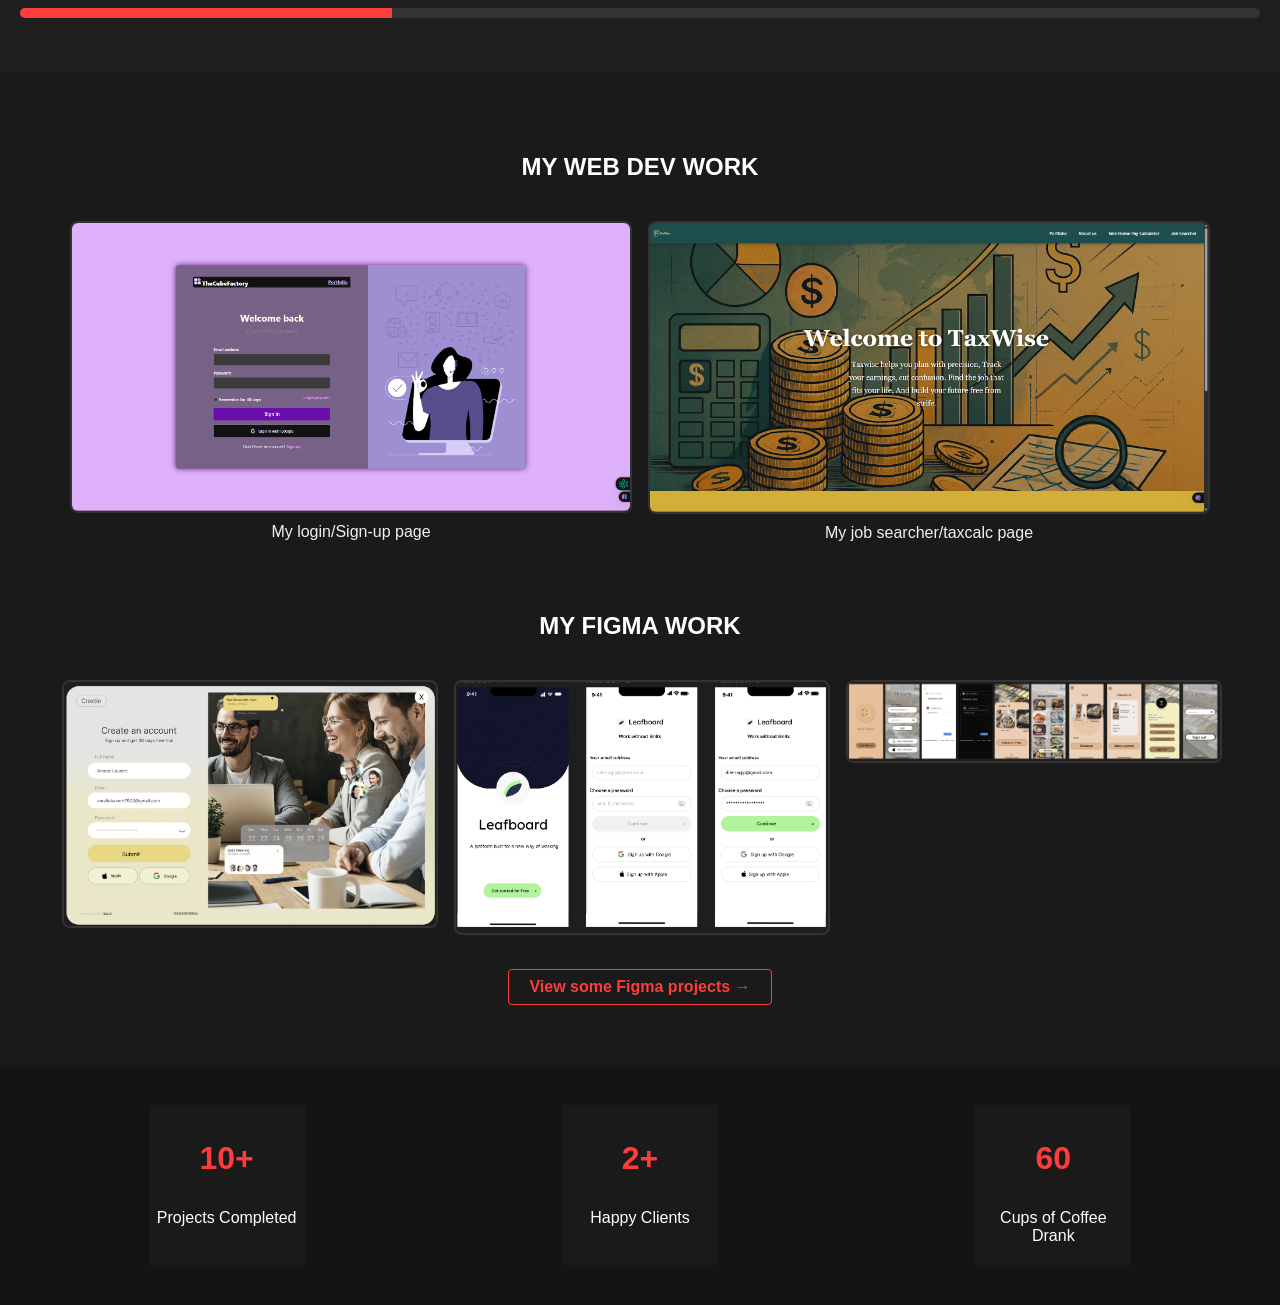
==== commit f196def6: "Update section heading for web development work" ====
--- a/index.html
+++ b/index.html
@@ -71,7 +71,7 @@
 
   <section id="mywork" class="myfigma">
     <div class="cont">
-  <h2>Web Dev work</h2>
+  <h2>MY WEB DEV WORK</h2>
   <div class="webdev-grid">
     <div class="webdev-card">
       <img src="image/login-preview.png" alt="Login/Sign-up page preview"/>
--- a/css/portfolio.css
+++ b/css/portfolio.css
@@ -74,6 +74,7 @@
 .cont{
   text-align: center;
   justify-content: center;
+  margin-bottom:70px;
 }
 .cont a {
   text-decoration: none;
@@ -323,6 +324,24 @@
   color: #fff;
 }
 
+.back-arrow {
+  display: inline-block;
+  margin: 20px 0 0 20px;
+  color: #ff3c3c;
+  font-size: 16px;
+  font-weight: 600;
+  text-decoration: none;
+  border: 1px solid #ff3c3c;
+  padding: 8px 16px;
+  border-radius: 4px;
+  transition: background-color 0.3s ease, color 0.3s ease;
+}
+
+.back-arrow:hover {
+  background-color: #ff3c3c;
+  color: #fff;
+}
+
 
 @media (max-width: 720px){
   body{overflow-x: hidden;}
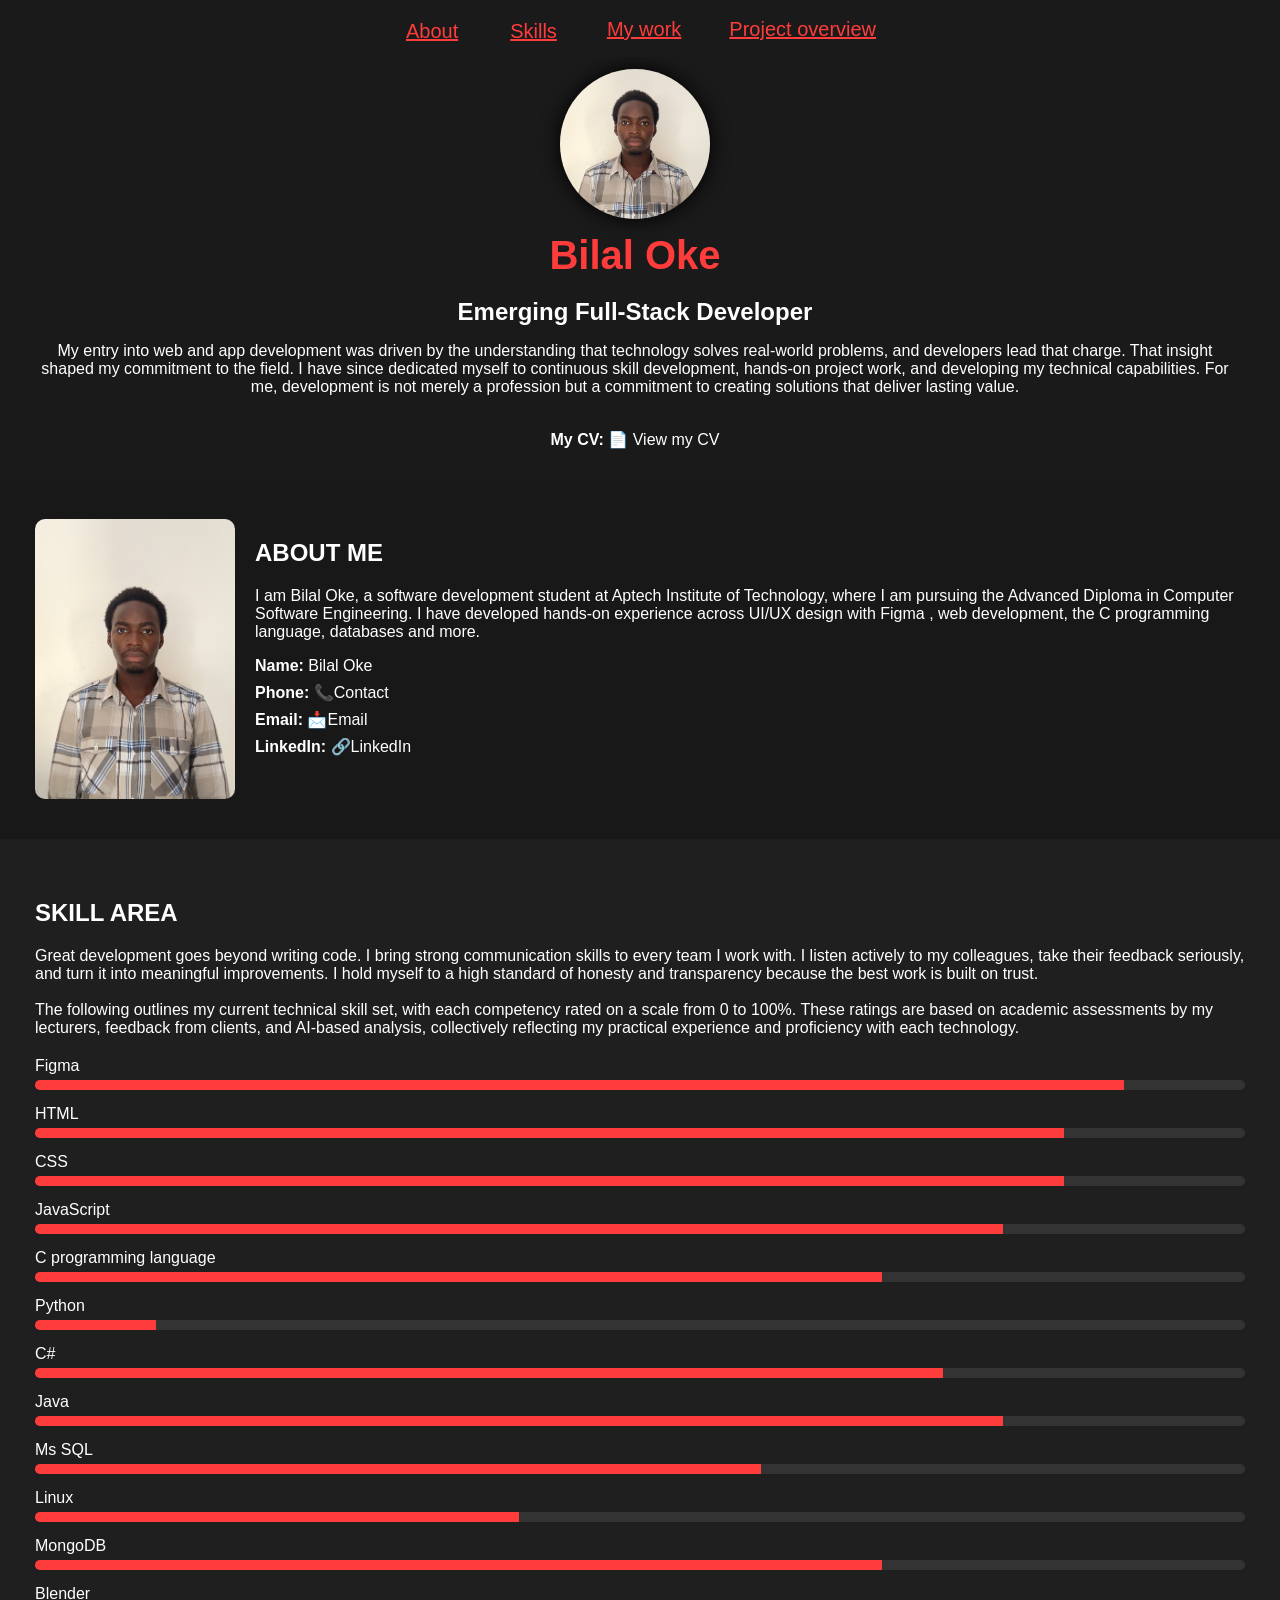
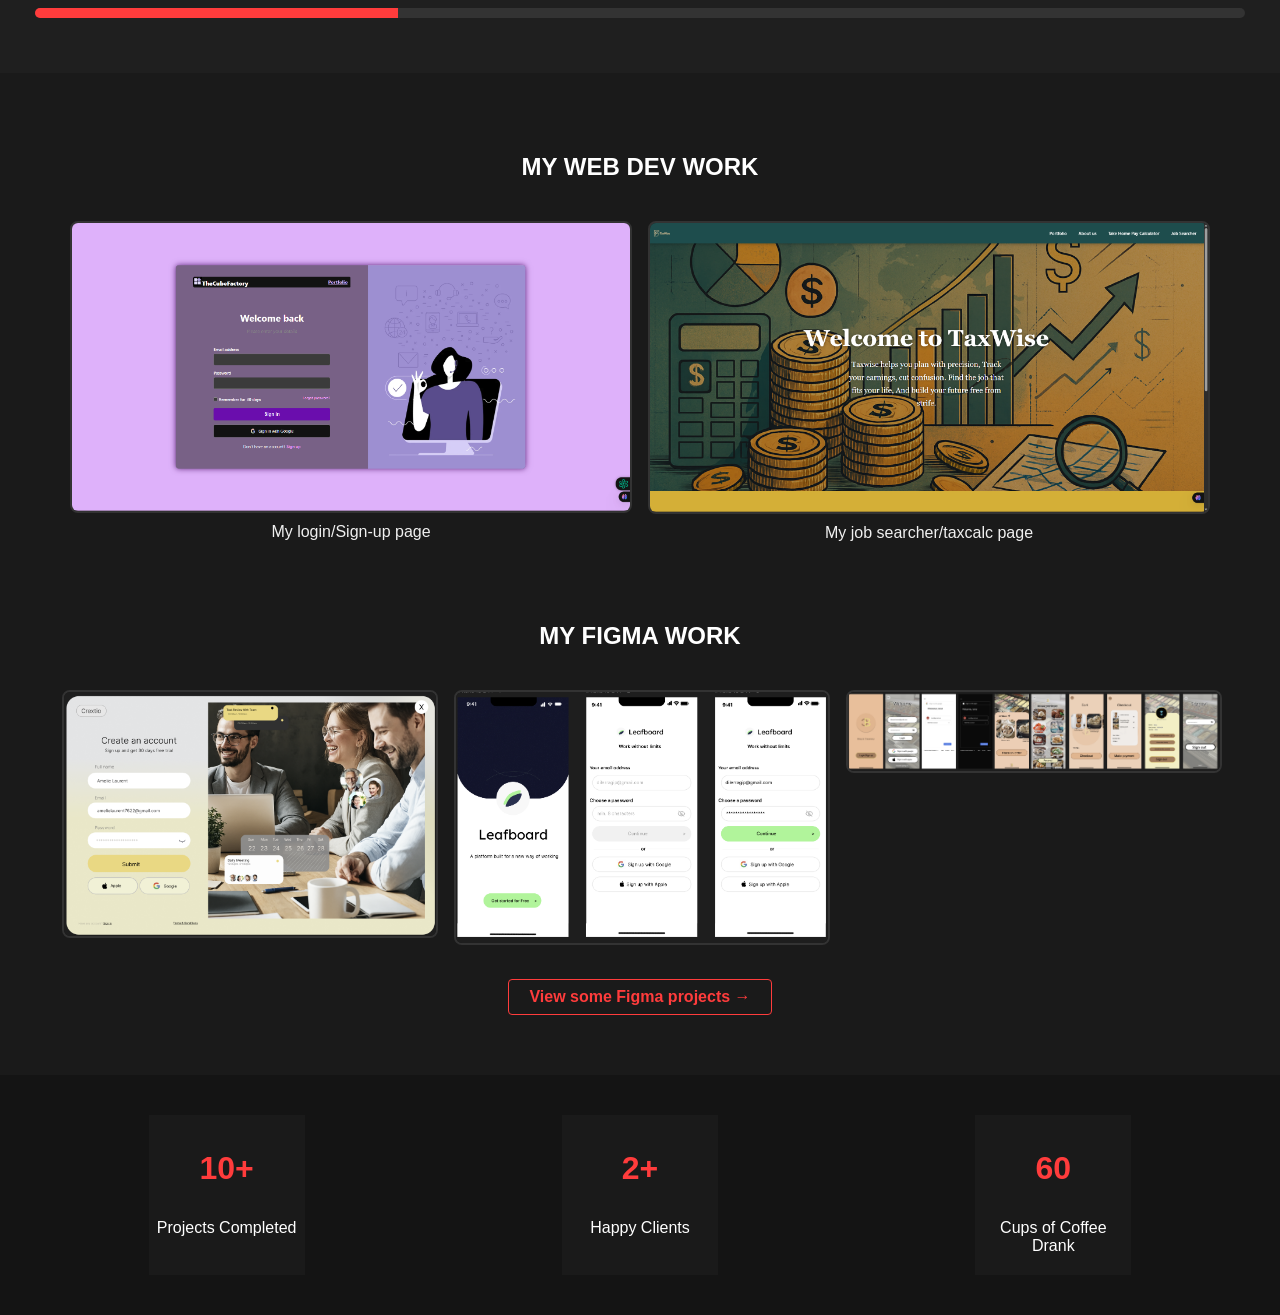
==== commit 63459794: "Update index.html" ====
--- a/index.html
+++ b/index.html
@@ -61,7 +61,7 @@
       <div class="skill"><span>Python</span><div class="bar"><div style="width: 10%;"></div></div></div>
       <div class="skill"><span>C#</span><div class="bar"><div style="width: 75%;"></div></div></div>
       <div class="skill"><span>Java</span><div class="bar"><div style="width: 80%;"></div></div></div>
-      <div class="skill"><span>MsSQL</span><div class="bar"><div style="width: 60%;"></div></div></div>
+      <div class="skill"><span>Ms SQL</span><div class="bar"><div style="width: 60%;"></div></div></div>
       <div class="skill"><span>Linux</span><div class="bar"><div style="width: 40%;"></div></div></div>
       <div class="skill"><span>MongoDB</span><div class="bar"><div style="width: 70%;"></div></div></div>
       <div class="skill"><span>Blender</span><div class="bar"><div style="width: 30%;"></div></div></div>
--- a/css/portfolio.css
+++ b/css/portfolio.css
@@ -74,7 +74,7 @@
 .cont{
   text-align: center;
   justify-content: center;
-  margin-bottom:70px;
+  margin-bottom:80px;
 }
 .cont a {
   text-decoration: none;
@@ -158,7 +158,7 @@
 .about {
   display: flex;
   flex-wrap: wrap;
-  padding: 40px 20px;
+  padding: 40px 35px;
   background-color: #181818;
 }
 
@@ -182,7 +182,7 @@
 }
 
 .skills {
-  padding: 40px 20px;
+  padding: 40px 35px;
   background-color: #1f1f1f;
 }
 
@@ -350,6 +350,7 @@
   border-radius: 10px;
   margin-right: 20px;
   height:300px;
+  padding: 40px 20px;
 }
   .all {
     flex-direction: column;
@@ -388,6 +389,9 @@
   white-space: nowrap;
    margin-left:20px;
 }
+  .skills{
+      padding: 40px 20px;
+    }
 .mywork{
   font-size:15px;
   padding:6px;
@@ -413,6 +417,7 @@
     flex-direction: column;
     align-items: center;
     text-align: center;
+    padding: 40px 20px;
   }
     .tippytop {
     position: sticky;
@@ -428,7 +433,10 @@
   .about-body {
     text-align: left;
   }
- 
+
+    .skills{
+      padding: 40px 20px;
+    }
 
  
   .cont a {
